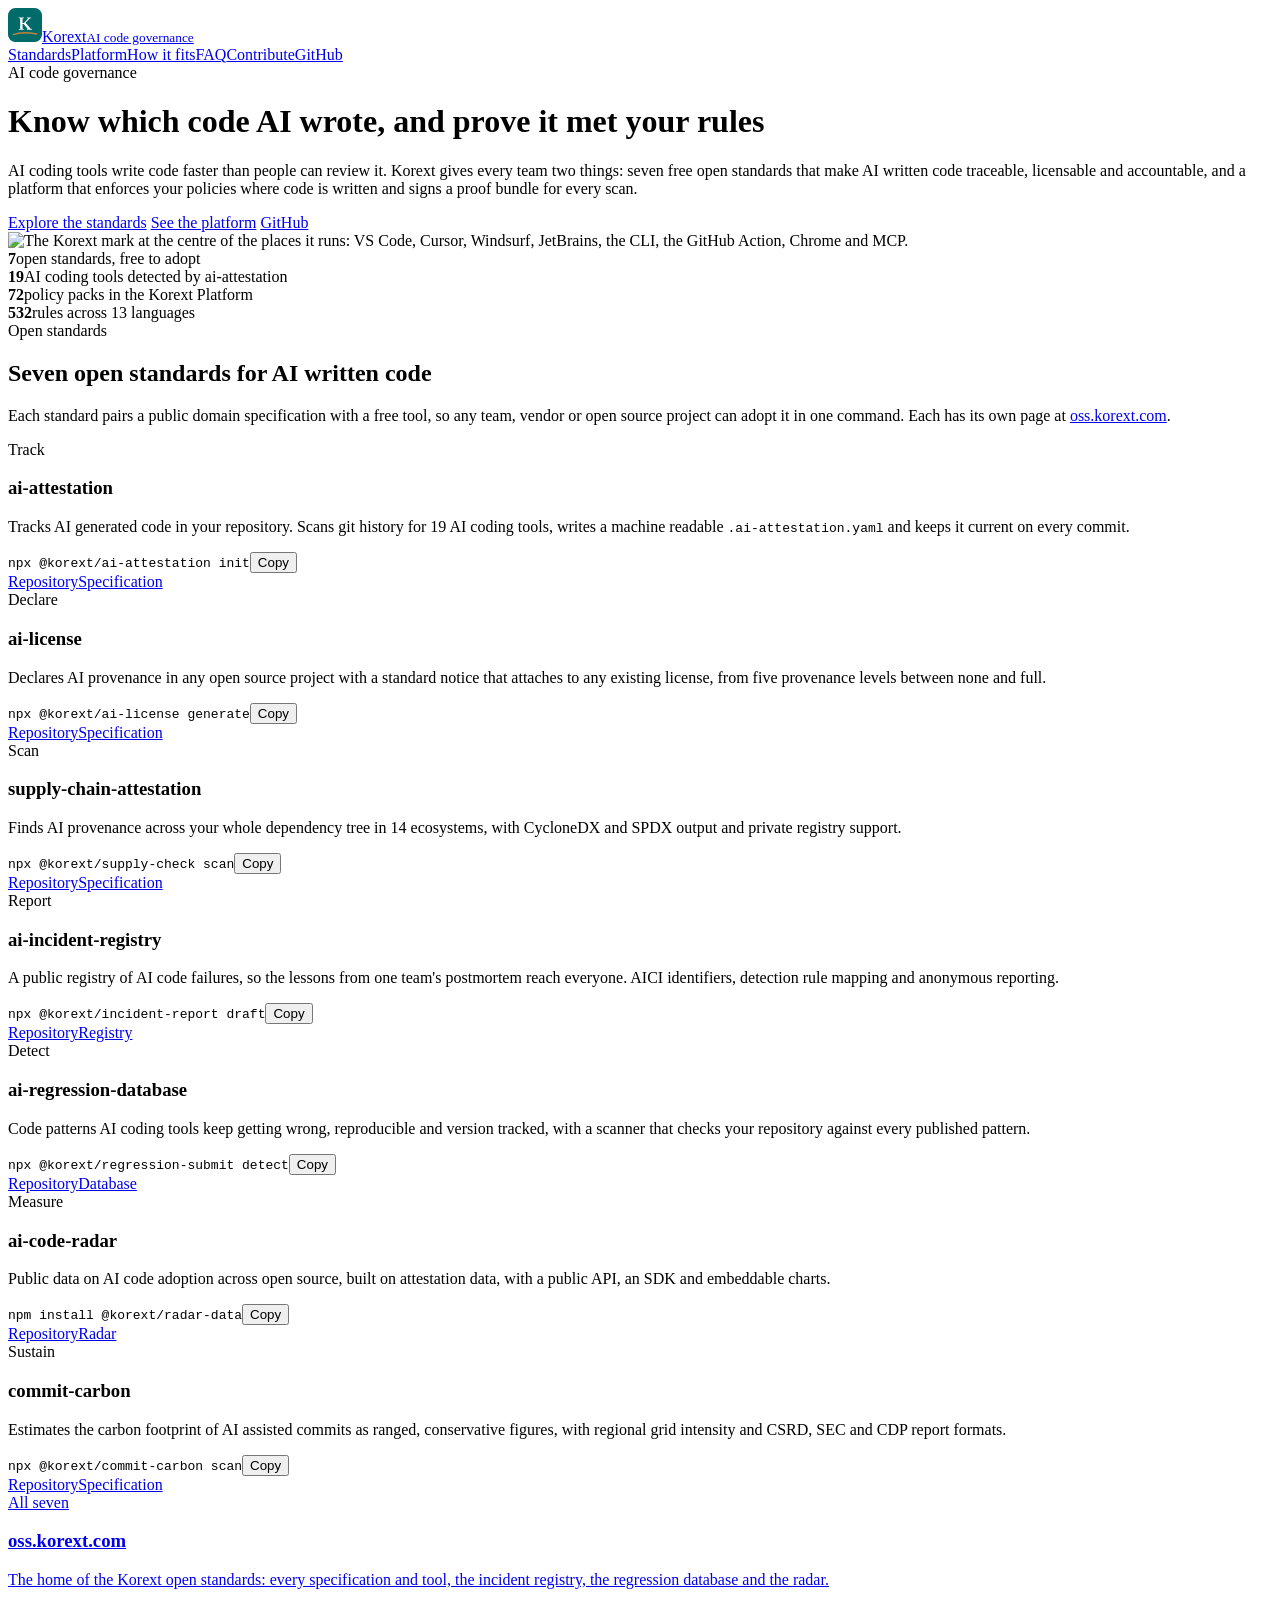
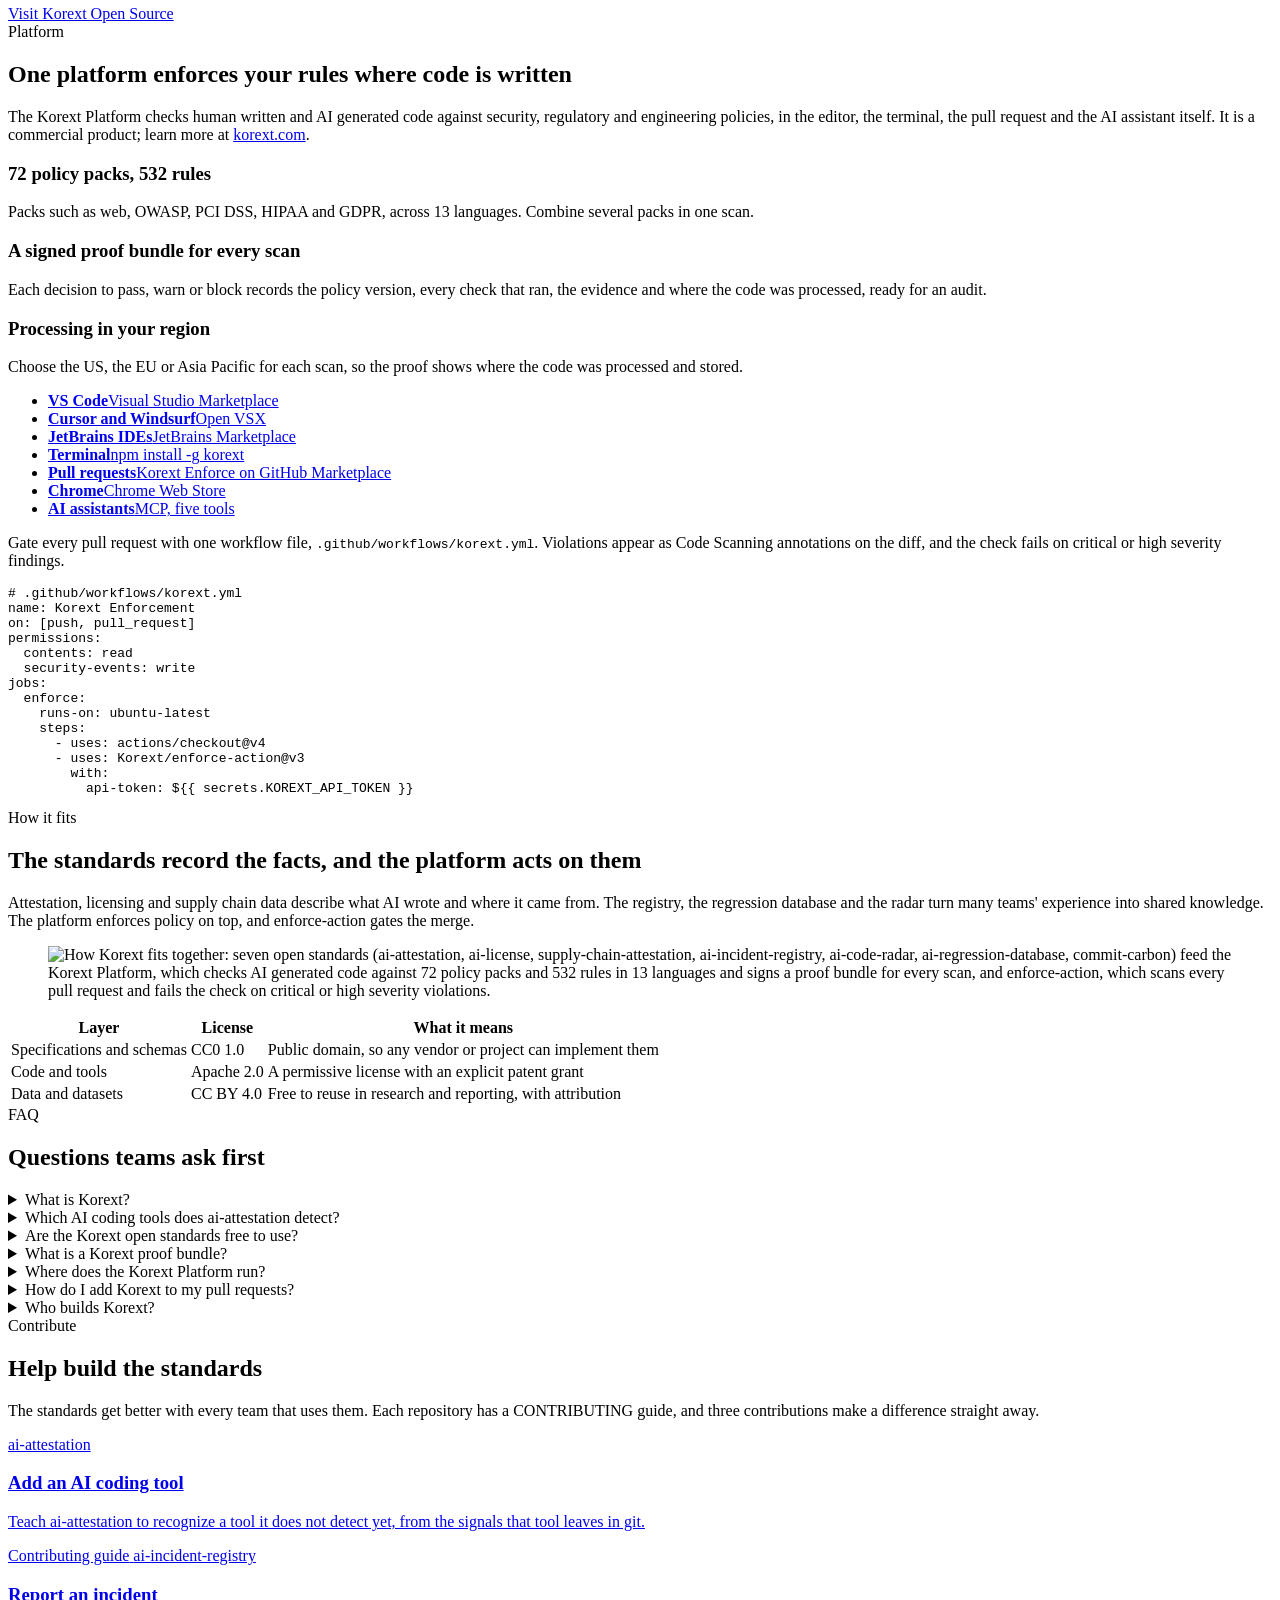
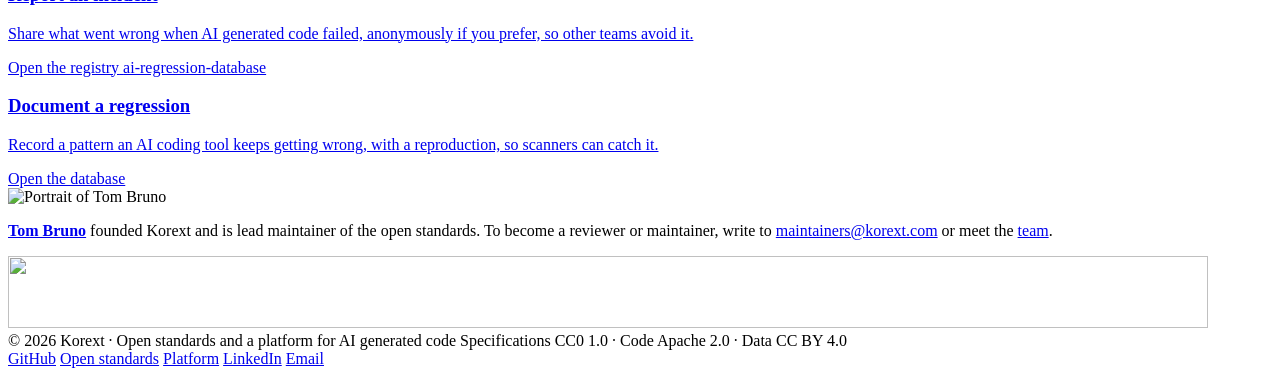
==== index.html @ 46a8dd97 "Launch korext.github.io: page, agent files, icons and sitemap" ====
<!DOCTYPE html>
<html lang="en">
<head>
<meta charset="utf-8">
<meta name="viewport" content="width=device-width, initial-scale=1">
<title>Korext | Open standards and a platform for AI generated code</title>
<meta name="description" content="Seven free open standards to track, license and audit AI generated code, and the Korext Platform, which enforces your policies with signed proof.">
<meta name="keywords" content="Korext, AI code governance, AI generated code, AI attestation, AI provenance, AI code provenance, AI license notice, software supply chain, SBOM, CycloneDX, SPDX, AI incident registry, AI coding regressions, AI code adoption, carbon footprint of AI code, CSRD, proof bundle, policy as code, code scanning, GitHub Action, MCP, VS Code extension, Cursor, Windsurf, JetBrains, Claude Code, GitHub Copilot, open standards, CC0, Apache 2.0, Tom Bruno">
<meta name="author" content="Korext">
<meta name="robots" content="index, follow, max-image-preview:large">
<link rel="canonical" href="https://korext.github.io/">
<link rel="icon" href="/favicon.svg" type="image/svg+xml">
<link rel="icon" href="/favicon-48.png" sizes="48x48" type="image/png">
<link rel="apple-touch-icon" href="/apple-touch-icon.png">
<link rel="manifest" href="/site.webmanifest">
<link rel="alternate" type="text/markdown" href="/llms.txt" title="Summary for AI agents">
<link rel="alternate" type="text/markdown" href="/llms-full.txt" title="Full text for AI agents">
<meta name="theme-color" content="#FFFFFF">

<meta property="og:type" content="website">
<meta property="og:site_name" content="Korext">
<meta property="og:locale" content="en_US">
<meta property="og:title" content="Korext | Open standards and a platform for AI generated code">
<meta property="og:description" content="Seven free open standards to track, license and audit AI generated code, and a platform that enforces your policies with signed proof.">
<meta property="og:url" content="https://korext.github.io/">
<meta property="og:image" content="https://korext.github.io/og.png">
<meta property="og:image:width" content="1200">
<meta property="og:image:height" content="630">
<meta property="og:image:alt" content="Korext: open standards and a platform for AI generated code. Know which code AI wrote, and prove it met your rules.">
<meta name="twitter:card" content="summary_large_image">
<meta name="twitter:title" content="Korext | Open standards and a platform for AI generated code">
<meta name="twitter:description" content="Seven free open standards to track, license and audit AI generated code, and a platform that enforces your policies with signed proof.">
<meta name="twitter:image" content="https://korext.github.io/og.png">
<meta name="twitter:image:alt" content="Korext: open standards and a platform for AI generated code. Know which code AI wrote, and prove it met your rules.">

<script type="application/ld+json">
{
  "@context": "https://schema.org",
  "@graph": [
    {
      "@type": "Organization",
      "@id": "https://korext.github.io/#organization",
      "name": "Korext",
      "url": "https://korext.com",
      "logo": "https://korext.github.io/icon-512.png",
      "description": "Korext builds open standards and a governance platform for AI generated code.",
      "email": "maintainers@korext.com",
      "foundingDate": "2024",
      "founder": {
        "@id": "https://tbrunoh.github.io/#person"
      },
      "sameAs": [
        "https://github.com/korext",
        "https://oss.korext.com",
        "https://www.linkedin.com/company/korext",
        "https://www.youtube.com/@Korext-ai"
      ]
    },
    {
      "@type": "Person",
      "@id": "https://tbrunoh.github.io/#person",
      "name": "Tom Bruno",
      "url": "https://tbrunoh.github.io/",
      "sameAs": [
        "https://github.com/tombruno-korext",
        "https://github.com/tbrunoh",
        "https://www.linkedin.com/in/tbrunoh"
      ]
    },
    {
      "@type": "WebSite",
      "@id": "https://korext.github.io/#website",
      "url": "https://korext.github.io/",
      "name": "Korext",
      "publisher": {
        "@id": "https://korext.github.io/#organization"
      },
      "inLanguage": "en-US"
    },
    {
      "@type": "WebPage",
      "@id": "https://korext.github.io/#webpage",
      "url": "https://korext.github.io/",
      "name": "Korext | Open standards and a platform for AI generated code",
      "description": "Seven free open standards to track, license and audit AI generated code, and the Korext Platform, which enforces your policies with signed proof.",
      "datePublished": "2026-11-25T20:30:00-08:00",
      "dateModified": "2026-11-25T20:30:00-08:00",
      "inLanguage": "en-US",
      "isPartOf": {
        "@id": "https://korext.github.io/#website"
      },
      "about": {
        "@id": "https://korext.github.io/#organization"
      },
      "primaryImageOfPage": "https://korext.github.io/og.png"
    },
    {
      "@type": "SoftwareApplication",
      "@id": "https://korext.github.io/#platform",
      "name": "Korext Platform",
      "applicationCategory": "DeveloperApplication",
      "description": "Enforces security, regulatory and engineering policies on human written and AI generated code with 72 policy packs and 532 rules across 13 languages, and signs a proof bundle for every scan. Runs in VS Code, Cursor, Windsurf, JetBrains IDEs, the terminal, GitHub pull requests, Chrome and MCP.",
      "url": "https://korext.com",
      "downloadUrl": "https://www.npmjs.com/package/korext",
      "publisher": {
        "@id": "https://korext.github.io/#organization"
      }
    },
    {
      "@type": "ItemList",
      "@id": "https://korext.github.io/#standards",
      "name": "Korext Open Standards",
      "numberOfItems": 7,
      "itemListElement": [
        { "@type": "ListItem", "position": 1, "item": { "@type": "SoftwareSourceCode", "name": "ai-attestation", "description": "Tracks AI generated code in a repository and detects 19 AI coding tools from git history.", "codeRepository": "https://github.com/korext/ai-attestation", "url": "https://oss.korext.com/ai-attestation", "programmingLanguage": "JavaScript", "runtimePlatform": "Node.js", "license": "https://www.apache.org/licenses/LICENSE-2.0", "publisher": { "@id": "https://korext.github.io/#organization" } } },
        { "@type": "ListItem", "position": 2, "item": { "@type": "SoftwareSourceCode", "name": "ai-license", "description": "Declares AI provenance in any open source project with a standard notice that attaches to any license.", "codeRepository": "https://github.com/korext/ai-license", "url": "https://oss.korext.com/ai-license", "programmingLanguage": "JavaScript", "runtimePlatform": "Node.js", "license": "https://www.apache.org/licenses/LICENSE-2.0", "publisher": { "@id": "https://korext.github.io/#organization" } } },
        { "@type": "ListItem", "position": 3, "item": { "@type": "SoftwareSourceCode", "name": "supply-chain-attestation", "description": "Finds AI provenance across a dependency tree in 14 ecosystems, with CycloneDX and SPDX output.", "codeRepository": "https://github.com/korext/supply-chain-attestation", "url": "https://oss.korext.com/supply-chain", "programmingLanguage": "JavaScript", "runtimePlatform": "Node.js", "license": "https://www.apache.org/licenses/LICENSE-2.0", "publisher": { "@id": "https://korext.github.io/#organization" } } },
        { "@type": "ListItem", "position": 4, "item": { "@type": "SoftwareSourceCode", "name": "ai-incident-registry", "description": "A public registry and open standard for AI code failures, with AICI identifiers and detection rule mapping.", "codeRepository": "https://github.com/korext/ai-incident-registry", "url": "https://oss.korext.com/incidents", "programmingLanguage": "JavaScript", "runtimePlatform": "Node.js", "license": "https://www.apache.org/licenses/LICENSE-2.0", "publisher": { "@id": "https://korext.github.io/#organization" } } },
        { "@type": "ListItem", "position": 5, "item": { "@type": "SoftwareSourceCode", "name": "ai-regression-database", "description": "A public corpus of code patterns AI coding tools consistently get wrong, with a scanner for your repository.", "codeRepository": "https://github.com/korext/ai-regression-database", "url": "https://oss.korext.com/regressions", "programmingLanguage": "JavaScript", "runtimePlatform": "Node.js", "license": "https://www.apache.org/licenses/LICENSE-2.0", "publisher": { "@id": "https://korext.github.io/#organization" } } },
        { "@type": "ListItem", "position": 6, "item": { "@type": "SoftwareSourceCode", "name": "ai-code-radar", "description": "Public data on AI code adoption across open source, with an API and embeddable charts.", "codeRepository": "https://github.com/korext/ai-code-radar", "url": "https://oss.korext.com/radar", "programmingLanguage": "JavaScript", "runtimePlatform": "Node.js", "license": "https://www.apache.org/licenses/LICENSE-2.0", "publisher": { "@id": "https://korext.github.io/#organization" } } },
        { "@type": "ListItem", "position": 7, "item": { "@type": "SoftwareSourceCode", "name": "commit-carbon", "description": "Estimates the carbon footprint of AI assisted commits, with CSRD, SEC and CDP report formats.", "codeRepository": "https://github.com/korext/commit-carbon", "url": "https://oss.korext.com/commit-carbon", "programmingLanguage": "JavaScript", "runtimePlatform": "Node.js", "license": "https://www.apache.org/licenses/LICENSE-2.0", "publisher": { "@id": "https://korext.github.io/#organization" } } }
      ]
    },
    {
      "@type": "FAQPage",
      "@id": "https://korext.github.io/#faq",
      "mainEntity": [
        { "@type": "Question", "name": "What is Korext?", "acceptedAnswer": { "@type": "Answer", "text": "Korext makes AI generated code accountable. It publishes seven open standards that make AI written software traceable, licensable and accountable, and runs the Korext Platform, which enforces your policies where code is written and signs a proof bundle for every scan." } },
        { "@type": "Question", "name": "Which AI coding tools does ai-attestation detect?", "acceptedAnswer": { "@type": "Answer", "text": "Nineteen: GitHub Copilot, Cursor, Claude Code, Windsurf, Codeium, Aider, Devin, OpenHands, Amazon Q Developer, OpenAI Codex CLI, Gemini Code Assist, JetBrains AI, Sourcegraph Cody, Tabnine, Replit AI, Cline, Continue, GPT Engineer and Bolt. It reads publicly observable signals such as co-author trailers, commit messages, file headers and git config." } },
        { "@type": "Question", "name": "Are the Korext open standards free to use?", "acceptedAnswer": { "@type": "Answer", "text": "Yes. Specifications and schemas are CC0 1.0 (public domain), code and tools are Apache 2.0, and data is CC BY 4.0. The Korext Platform is a separate commercial product." } },
        { "@type": "Question", "name": "What is a Korext proof bundle?", "acceptedAnswer": { "@type": "Answer", "text": "A signed record of one governance decision: whether the change passed, warned or was blocked, which policy version was active, every check that ran, the evidence, and where the code was processed. It can be exported for audits and incident reviews." } },
        { "@type": "Question", "name": "Where does the Korext Platform run?", "acceptedAnswer": { "@type": "Answer", "text": "In VS Code, in Cursor and Windsurf through Open VSX, in JetBrains IDEs, in the terminal through the korext CLI on npm, in GitHub pull requests through the Korext Enforce action, in Chrome, and in AI assistants through MCP. Processing can run in the US, the EU or Asia Pacific." } },
        { "@type": "Question", "name": "How do I add Korext to my pull requests?", "acceptedAnswer": { "@type": "Answer", "text": "Add a workflow that uses Korext/enforce-action@v3. It installs the Korext CLI, scans the code with the policy packs you choose, uploads the results to GitHub Code Scanning so violations appear on the pull request, and fails the check on critical or high severity findings." } },
        { "@type": "Question", "name": "Who builds Korext?", "acceptedAnswer": { "@type": "Answer", "text": "Korext was founded by Tom Bruno, who leads the open standards as lead maintainer. Contributors are welcome on every standard; write to maintainers@korext.com." } }
      ]
    }
  ]
}
</script>

<link rel="preload" href="/assets/fonts/newsreader-latin-wght-normal.woff2" as="font" type="font/woff2" crossorigin>
<link rel="preload" href="/assets/fonts/inter-latin-wght-normal.woff2" as="font" type="font/woff2" crossorigin>
<link rel="stylesheet" href="/assets/korext.css?v=20261125a">
</head>
<body>
<header class="topbar">
  <div class="wrap">
    <nav aria-label="Primary">
    <a class="mark" href="#top"><img src="/favicon.svg" alt="" width="34" height="34"><span>Korext<small>AI code governance</small></span></a>
    <div class="links"><a href="#standards">Standards</a><a href="#platform">Platform</a><a href="#how">How it fits</a><a href="#faq">FAQ</a><a href="#contribute">Contribute</a><a href="https://github.com/korext">GitHub</a></div>
  </nav>
  </div>
</header>
<main class="wrap">

  <header class="hero" id="top">
    <div>
      <div class="eyebrow rise">AI code governance</div>
      <h1 class="statement rise d1">Know which code AI wrote, and prove it met your rules</h1>
      <p class="lede rise d2">AI coding tools write code faster than people can review it. Korext gives every team two things: seven free open standards that make AI written code traceable, licensable and accountable, and a platform that enforces your policies where code is written and signs a proof bundle for every scan.</p>
      <div class="cta rise d2">
        <a class="btn primary" href="#standards">Explore the standards</a>
        <a class="btn" href="#platform">See the platform</a>
        <a class="btn" href="https://github.com/korext">GitHub</a>
      </div>
    </div>
    <div class="hero-art rise d1">
      <picture><source media="(max-width: 640px)" srcset="/assets/hero-mobile.svg" width="440" height="430"><img src="/assets/hero.svg" width="560" height="500" alt="The Korext mark at the centre of the places it runs: VS Code, Cursor, Windsurf, JetBrains, the CLI, the GitHub Action, Chrome and MCP." fetchpriority="high" decoding="async"></picture>
    </div>
  </header>

  <div class="stats four rise d3" role="list" aria-label="Korext at a glance">
    <div class="stat" role="listitem"><b>7</b><span>open standards, free to adopt</span></div>
    <div class="stat" role="listitem"><b>19</b><span>AI coding tools detected by <span class="nw">ai-attestation</span></span></div>
    <div class="stat" role="listitem"><b>72</b><span>policy packs in the Korext Platform</span></div>
    <div class="stat" role="listitem"><b>532</b><span>rules across 13 languages</span></div>
  </div>

  <section id="standards" aria-labelledby="standards-h">
    <div class="eyebrow">Open standards</div>
    <h2 id="standards-h">Seven open standards for AI written code</h2>
    <p class="intro">Each standard pairs a public domain specification with a free tool, so any team, vendor or open source project can adopt it in one command. Each has its own page at <a href="https://oss.korext.com">oss.korext.com</a>.</p>
    <div class="std">
      <div class="card">
        <span class="tag t-tide">Track</span>
        <h3>ai-attestation</h3>
        <p>Tracks AI generated code in your repository. Scans git history for 19 AI coding tools, writes a machine readable <code class="inline">.ai-attestation.yaml</code> and keeps it current on every commit.</p>
        <div class="cmd"><code>npx @korext/ai-attestation init</code><button type="button" aria-label="Copy the ai-attestation command">Copy</button></div>
        <div class="more"><a href="https://github.com/korext/ai-attestation">Repository</a><a href="https://oss.korext.com/ai-attestation">Specification</a></div>
      </div>
      <div class="card">
        <span class="tag t-canopy">Declare</span>
        <h3>ai-license</h3>
        <p>Declares AI provenance in any open source project with a standard notice that attaches to any existing license, from five provenance levels between none and full.</p>
        <div class="cmd"><code>npx @korext/ai-license generate</code><button type="button" aria-label="Copy the ai-license command">Copy</button></div>
        <div class="more"><a href="https://github.com/korext/ai-license">Repository</a><a href="https://oss.korext.com/ai-license">Specification</a></div>
      </div>
      <div class="card">
        <span class="tag t-gold">Scan</span>
        <h3>supply-chain-attestation</h3>
        <p>Finds AI provenance across your whole dependency tree in 14 ecosystems, with CycloneDX and SPDX output and private registry support.</p>
        <div class="cmd"><code>npx @korext/supply-check scan</code><button type="button" aria-label="Copy the supply-check command">Copy</button></div>
        <div class="more"><a href="https://github.com/korext/supply-chain-attestation">Repository</a><a href="https://oss.korext.com/supply-chain">Specification</a></div>
      </div>
      <div class="card">
        <span class="tag t-tide">Report</span>
        <h3>ai-incident-registry</h3>
        <p>A public registry of AI code failures, so the lessons from one team's postmortem reach everyone. AICI identifiers, detection rule mapping and anonymous reporting.</p>
        <div class="cmd"><code>npx @korext/incident-report draft</code><button type="button" aria-label="Copy the incident-report command">Copy</button></div>
        <div class="more"><a href="https://github.com/korext/ai-incident-registry">Repository</a><a href="https://oss.korext.com/incidents">Registry</a></div>
      </div>
      <div class="card">
        <span class="tag t-canopy">Detect</span>
        <h3>ai-regression-database</h3>
        <p>Code patterns AI coding tools keep getting wrong, reproducible and version tracked, with a scanner that checks your repository against every published pattern.</p>
        <div class="cmd"><code>npx @korext/regression-submit detect</code><button type="button" aria-label="Copy the regression-submit command">Copy</button></div>
        <div class="more"><a href="https://github.com/korext/ai-regression-database">Repository</a><a href="https://oss.korext.com/regressions">Database</a></div>
      </div>
      <div class="card">
        <span class="tag t-gold">Measure</span>
        <h3>ai-code-radar</h3>
        <p>Public data on AI code adoption across open source, built on attestation data, with a public API, an SDK and embeddable charts.</p>
        <div class="cmd"><code>npm install @korext/radar-data</code><button type="button" aria-label="Copy the radar-data command">Copy</button></div>
        <div class="more"><a href="https://github.com/korext/ai-code-radar">Repository</a><a href="https://oss.korext.com/radar">Radar</a></div>
      </div>
      <div class="card">
        <span class="tag t-tide">Sustain</span>
        <h3>commit-carbon</h3>
        <p>Estimates the carbon footprint of AI assisted commits as ranged, conservative figures, with regional grid intensity and CSRD, SEC and CDP report formats.</p>
        <div class="cmd"><code>npx @korext/commit-carbon scan</code><button type="button" aria-label="Copy the commit-carbon command">Copy</button></div>
        <div class="more"><a href="https://github.com/korext/commit-carbon">Repository</a><a href="https://oss.korext.com/commit-carbon">Specification</a></div>
      </div>
      <a class="card home" href="https://oss.korext.com">
        <span class="tag t-tide">All seven</span>
        <h3>oss.korext.com</h3>
        <p>The home of the Korext open standards: every specification and tool, the incident registry, the regression database and the radar.</p>
        <span class="go t-tide">Visit Korext Open Source</span>
      </a>
    </div>
  </section>

  <section id="platform" class="warm" aria-labelledby="platform-h">
    <div class="eyebrow">Platform</div>
    <h2 id="platform-h">One platform enforces your rules where code is written</h2>
    <p class="intro">The Korext Platform checks human written and AI generated code against security, regulatory and engineering policies, in the editor, the terminal, the pull request and the AI assistant itself. It is a commercial product; learn more at <a href="https://korext.com">korext.com</a>.</p>
    <div class="points">
      <div><h3 class="minor">72 policy packs, 532 rules</h3><p>Packs such as web, OWASP, PCI DSS, HIPAA and GDPR, across 13 languages. Combine several packs in one scan.</p></div>
      <div><h3 class="minor">A signed proof bundle for every scan</h3><p>Each decision to pass, warn or block records the policy version, every check that ran, the evidence and where the code was processed, ready for an audit.</p></div>
      <div><h3 class="minor">Processing in your region</h3><p>Choose the US, the EU or Asia Pacific for each scan, so the proof shows where the code was processed and stored.</p></div>
    </div>
    <ul class="surfaces" aria-label="Where the Korext Platform runs">
      <li><a href="https://marketplace.visualstudio.com/items?itemName=Korext.korext"><b>VS Code</b><span>Visual Studio Marketplace</span></a></li>
      <li><a href="https://open-vsx.org/extension/Korext/korext"><b>Cursor and Windsurf</b><span>Open VSX</span></a></li>
      <li><a href="https://plugins.jetbrains.com/plugin/30716-korext"><b>JetBrains IDEs</b><span>JetBrains Marketplace</span></a></li>
      <li><a href="https://www.npmjs.com/package/korext"><b>Terminal</b><span>npm install -g korext</span></a></li>
      <li><a href="https://github.com/marketplace/actions/korext-enforce"><b>Pull requests</b><span>Korext Enforce on GitHub Marketplace</span></a></li>
      <li><a href="https://chromewebstore.google.com/detail/korext-ai-code-governance/binigmpigofmlbcpacfknghdilflhccl"><b>Chrome</b><span>Chrome Web Store</span></a></li>
      <li><a href="https://korext.com/mcp"><b>AI assistants</b><span>MCP, five tools</span></a></li>
    </ul>
    <p class="note">Gate every pull request with one workflow file, <code class="inline">.github/workflows/korext.yml</code>. Violations appear as Code Scanning annotations on the diff, and the check fails on critical or high severity findings.</p>
<pre aria-label="Example GitHub workflow for Korext Enforce"><span class="c"># .github/workflows/korext.yml</span>
name: Korext Enforcement
on: [push, pull_request]
permissions:
  contents: read
  security-events: write
jobs:
  enforce:
    runs-on: ubuntu-latest
    steps:
      - uses: actions/checkout@v4
      - uses: Korext/enforce-action@v3
        with:
          api-token: ${{ secrets.KOREXT_API_TOKEN }}</pre>
  </section>

  <section id="how" aria-labelledby="how-h">
    <div class="eyebrow">How it fits</div>
    <h2 id="how-h">The standards record the facts, and the platform acts on them</h2>
    <p class="intro">Attestation, licensing and supply chain data describe what AI wrote and where it came from. The registry, the regression database and the radar turn many teams' experience into shared knowledge. The platform enforces policy on top, and enforce-action gates the merge.</p>
    <figure><picture><source media="(max-width: 640px)" srcset="/assets/stack-mobile.svg" width="600" height="842"><img src="/assets/stack.svg" width="1000" height="490" loading="lazy" alt="How Korext fits together: seven open standards (ai-attestation, ai-license, supply-chain-attestation, ai-incident-registry, ai-code-radar, ai-regression-database, commit-carbon) feed the Korext Platform, which checks AI generated code against 72 policy packs and 532 rules in 13 languages and signs a proof bundle for every scan, and enforce-action, which scans every pull request and fails the check on critical or high severity violations."></picture></figure>
    <div class="table lic">
      <table>
        <thead><tr><th>Layer</th><th>License</th><th>What it means</th></tr></thead>
        <tbody>
          <tr><td>Specifications and schemas</td><td>CC0 1.0</td><td>Public domain, so any vendor or project can implement them</td></tr>
          <tr><td>Code and tools</td><td>Apache 2.0</td><td>A permissive license with an explicit patent grant</td></tr>
          <tr><td>Data and datasets</td><td>CC BY 4.0</td><td>Free to reuse in research and reporting, with attribution</td></tr>
        </tbody>
      </table>
    </div>
  </section>

  <section id="faq" aria-labelledby="faq-h">
    <div class="eyebrow">FAQ</div>
    <h2 id="faq-h">Questions teams ask first</h2>
    <div class="faq">
      <details><summary>What is Korext?</summary><p>Korext makes AI generated code accountable. It publishes seven open standards that make AI written software traceable, licensable and accountable, and runs the Korext Platform, which enforces your policies where code is written and signs a proof bundle for every scan.</p></details>
      <details><summary>Which AI coding tools does ai-attestation detect?</summary><p>Nineteen: GitHub Copilot, Cursor, Claude Code, Windsurf, Codeium, Aider, Devin, OpenHands, Amazon Q Developer, OpenAI Codex CLI, Gemini Code Assist, JetBrains AI, Sourcegraph Cody, Tabnine, Replit AI, Cline, Continue, GPT Engineer and Bolt. It reads publicly observable signals such as co-author trailers, commit messages, file headers and git config. <a href="https://github.com/korext/ai-attestation/blob/main/CONTRIBUTING.md">Add a tool</a>.</p></details>
      <details><summary>Are the Korext open standards free to use?</summary><p>Yes. Specifications and schemas are CC0 1.0 (public domain), code and tools are Apache 2.0, and data is CC BY 4.0. The Korext Platform is a separate commercial product.</p></details>
      <details><summary>What is a Korext proof bundle?</summary><p>A signed record of one governance decision: whether the change passed, warned or was blocked, which policy version was active, every check that ran, the evidence, and where the code was processed. It can be exported for audits and incident reviews.</p></details>
      <details><summary>Where does the Korext Platform run?</summary><p>In VS Code, in Cursor and Windsurf through Open VSX, in JetBrains IDEs, in the terminal through the <a href="https://www.npmjs.com/package/korext">korext CLI</a> on npm, in GitHub pull requests through the <a href="https://github.com/marketplace/actions/korext-enforce">Korext Enforce</a> action, in Chrome, and in AI assistants through <a href="https://korext.com/mcp">MCP</a>. Processing can run in the US, the EU or Asia Pacific.</p></details>
      <details><summary>How do I add Korext to my pull requests?</summary><p>Add a workflow that uses <code class="inline">Korext/enforce-action@v3</code>. It installs the Korext CLI, scans the code with the policy packs you choose, uploads the results to GitHub Code Scanning so violations appear on the pull request, and fails the check on critical or high severity findings. See <a href="https://github.com/korext/enforce-action">enforce-action</a>.</p></details>
      <details><summary>Who builds Korext?</summary><p>Korext was founded by <a href="https://tbrunoh.github.io/">Tom Bruno</a>, who leads the open standards as lead maintainer. Contributors are welcome on every standard; write to <a href="mailto:maintainers@korext.com">maintainers@korext.com</a>.</p></details>
    </div>
  </section>

  <section id="contribute" aria-labelledby="contribute-h">
    <div class="eyebrow">Contribute</div>
    <h2 id="contribute-h">Help build the standards</h2>
    <p class="intro">The standards get better with every team that uses them. Each repository has a CONTRIBUTING guide, and three contributions make a difference straight away.</p>
    <div class="grid">
      <a class="card" href="https://github.com/korext/ai-attestation/blob/main/CONTRIBUTING.md">
        <span class="tag t-tide">ai-attestation</span>
        <h3>Add an AI coding tool</h3>
        <p>Teach ai-attestation to recognize a tool it does not detect yet, from the signals that tool leaves in git.</p>
        <span class="go t-tide">Contributing guide</span>
      </a>
      <a class="card" href="https://oss.korext.com/incidents">
        <span class="tag t-canopy">ai-incident-registry</span>
        <h3>Report an incident</h3>
        <p>Share what went wrong when AI generated code failed, anonymously if you prefer, so other teams avoid it.</p>
        <span class="go t-canopy">Open the registry</span>
      </a>
      <a class="card" href="https://oss.korext.com/regressions">
        <span class="tag t-gold">ai-regression-database</span>
        <h3>Document a regression</h3>
        <p>Record a pattern an AI coding tool keeps getting wrong, with a reproduction, so scanners can catch it.</p>
        <span class="go t-gold">Open the database</span>
      </a>
    </div>
    <div class="founder">
      <img src="/assets/tom-bruno-128.jpg" alt="Portrait of Tom Bruno" width="56" height="56" loading="lazy">
      <p><b><a href="https://tbrunoh.github.io/">Tom Bruno</a></b> founded Korext and is lead maintainer of the open standards. To become a reviewer or maintainer, write to <a href="mailto:maintainers@korext.com">maintainers@korext.com</a> or meet the <a href="https://oss.korext.com/team">team</a>.</p>
    </div>
  </section>

</main>
<footer id="connect" class="wrap">
  <img class="contours" src="/assets/contours.svg" alt="" width="1200" height="72" loading="lazy">
  <div class="row">
    <div class="who">
      <span>© 2026 Korext · Open standards and a platform for AI generated code</span>
      <span class="aka">Specifications CC0 1.0 · Code Apache 2.0 · Data CC BY 4.0</span>
    </div>
    <div class="links">
      <a href="https://github.com/korext">GitHub</a>
      <a href="https://oss.korext.com">Open standards</a>
      <a href="https://korext.com">Platform</a>
      <a href="https://www.linkedin.com/company/korext">LinkedIn</a>
      <a href="mailto:maintainers@korext.com">Email</a>
    </div>
  </div>
</footer>
<script>
  (function () {
    var bar = document.querySelector('.topbar');
    if (bar) { var on = function () { bar.classList.toggle('scrolled', window.scrollY > 8); }; on(); window.addEventListener('scroll', on, { passive: true }); }
    document.querySelectorAll('.cmd button').forEach(function (b) {
      b.addEventListener('click', function () {
        var t = b.previousElementSibling.textContent;
        var done = function () { b.textContent = 'Copied'; setTimeout(function () { b.textContent = 'Copy'; }, 1600); };
        if (navigator.clipboard) { navigator.clipboard.writeText(t).then(done, function () {}); }
      });
    });
  })();
</script>
</body>
</html>
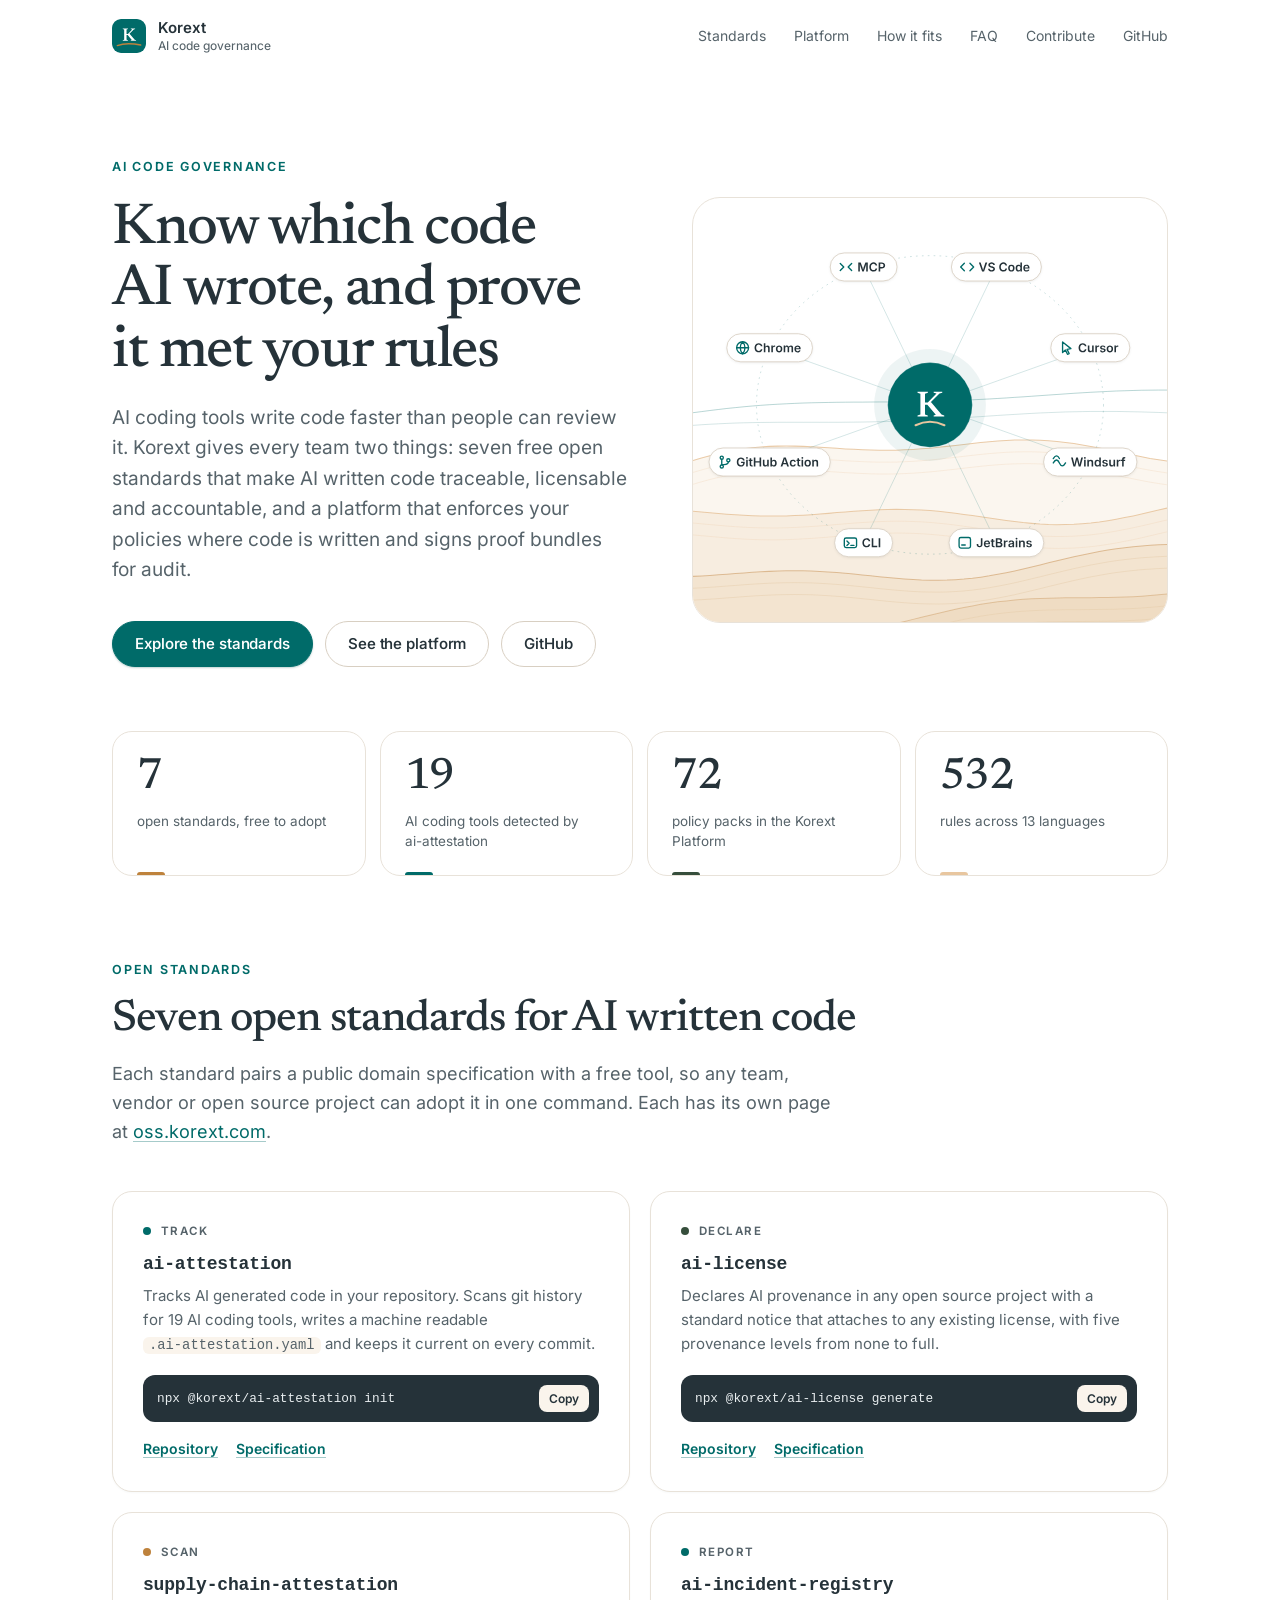
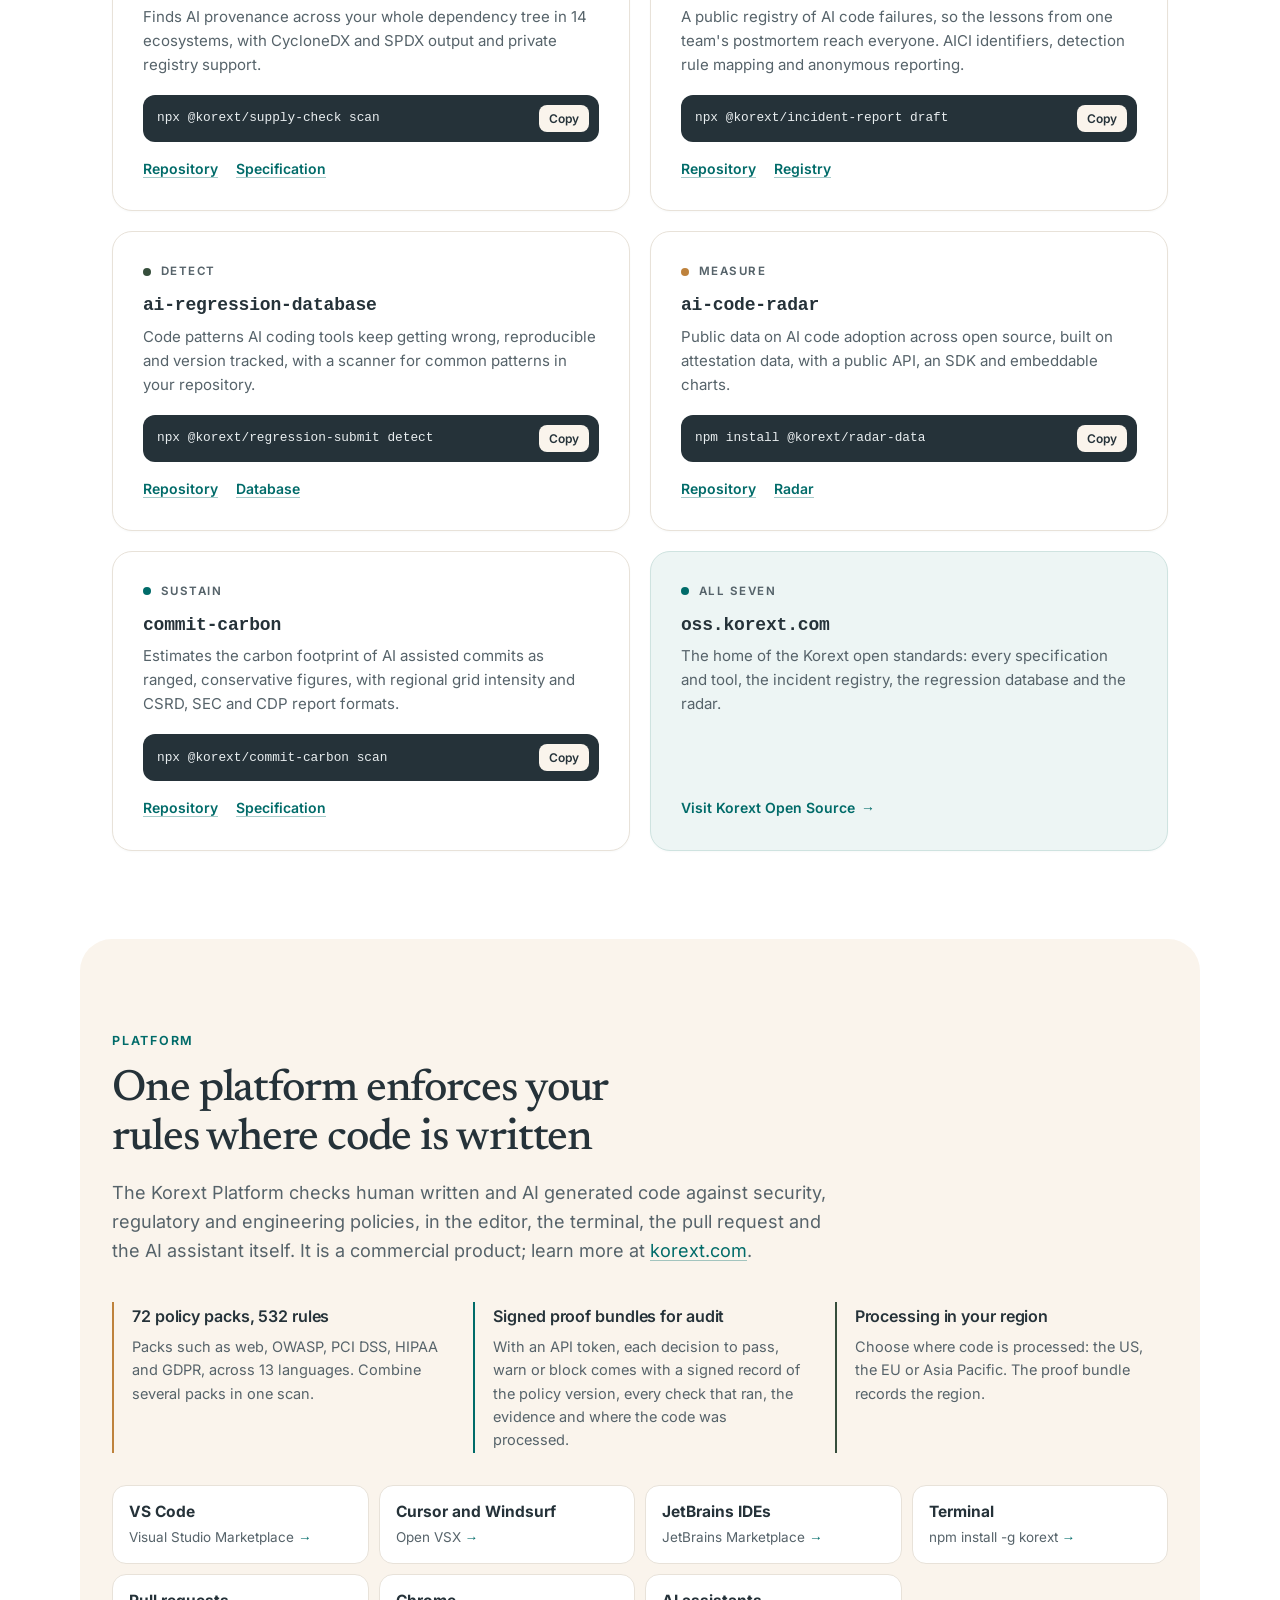
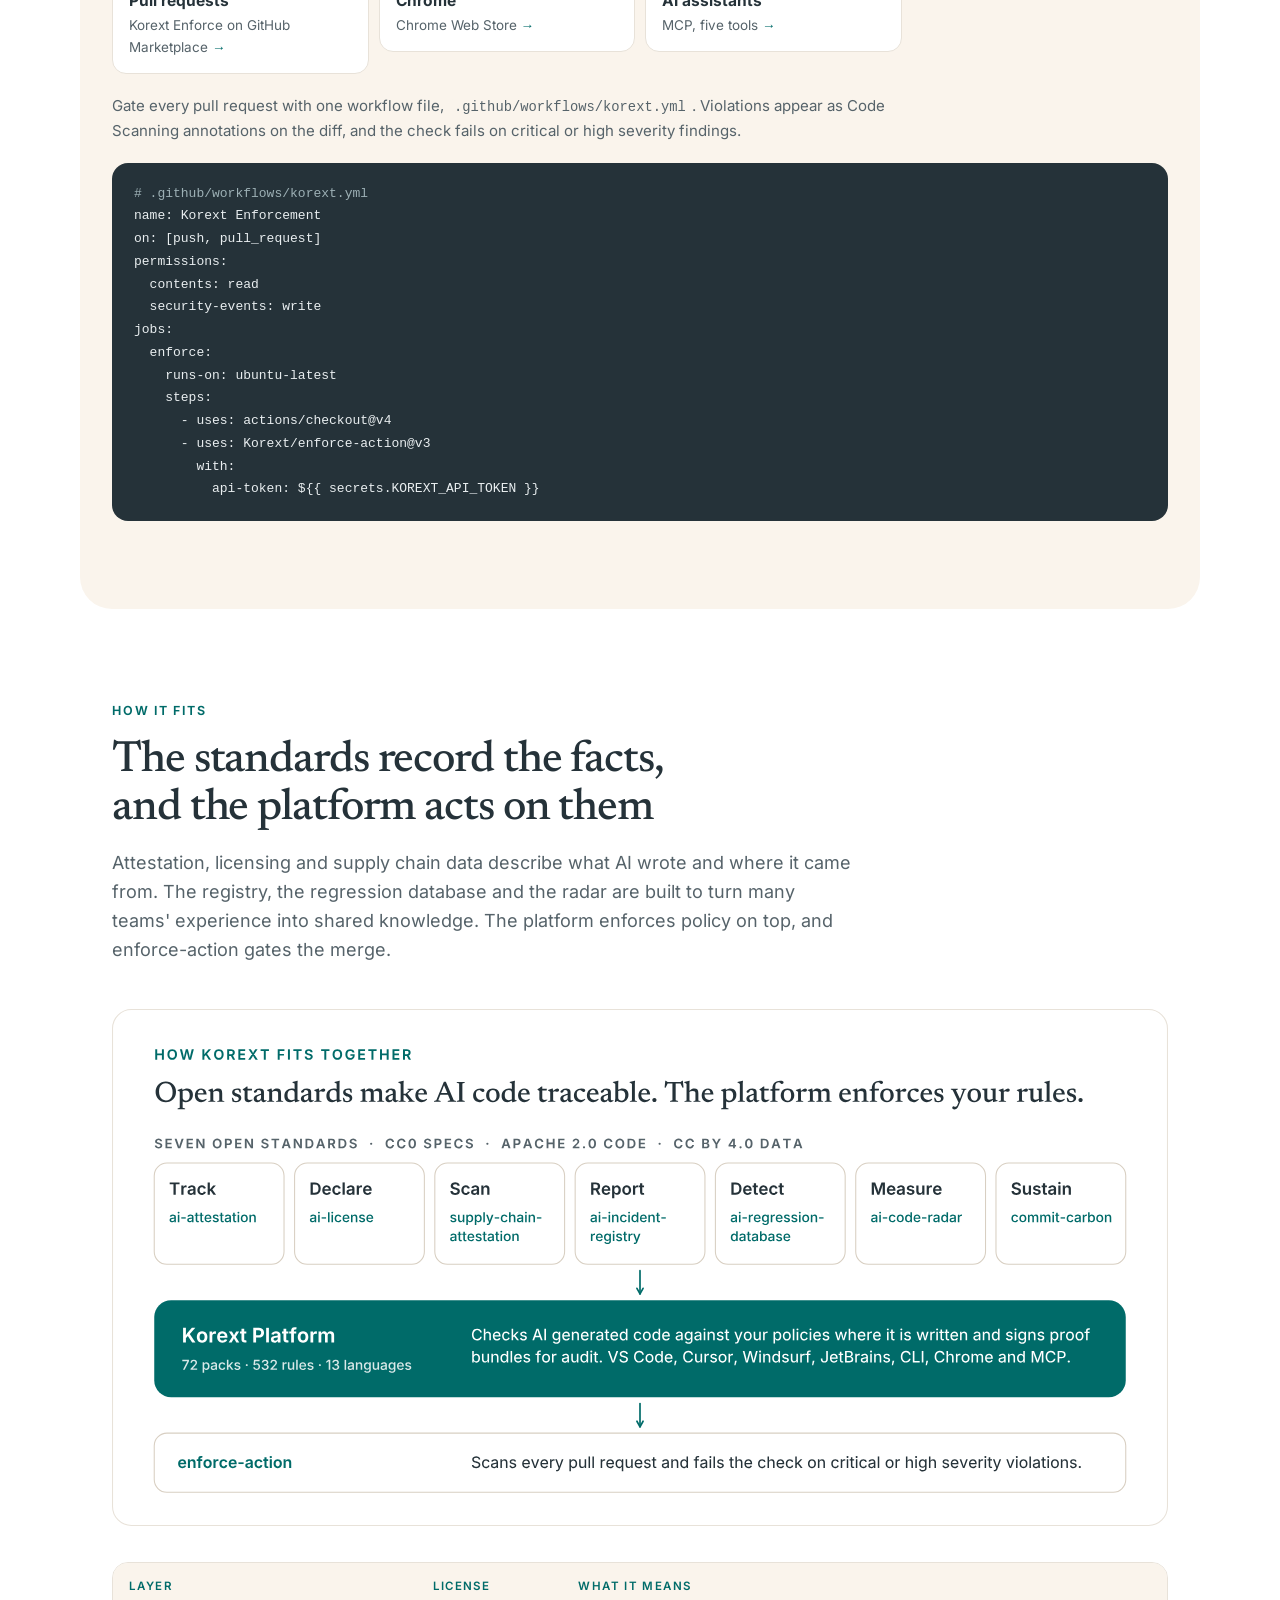
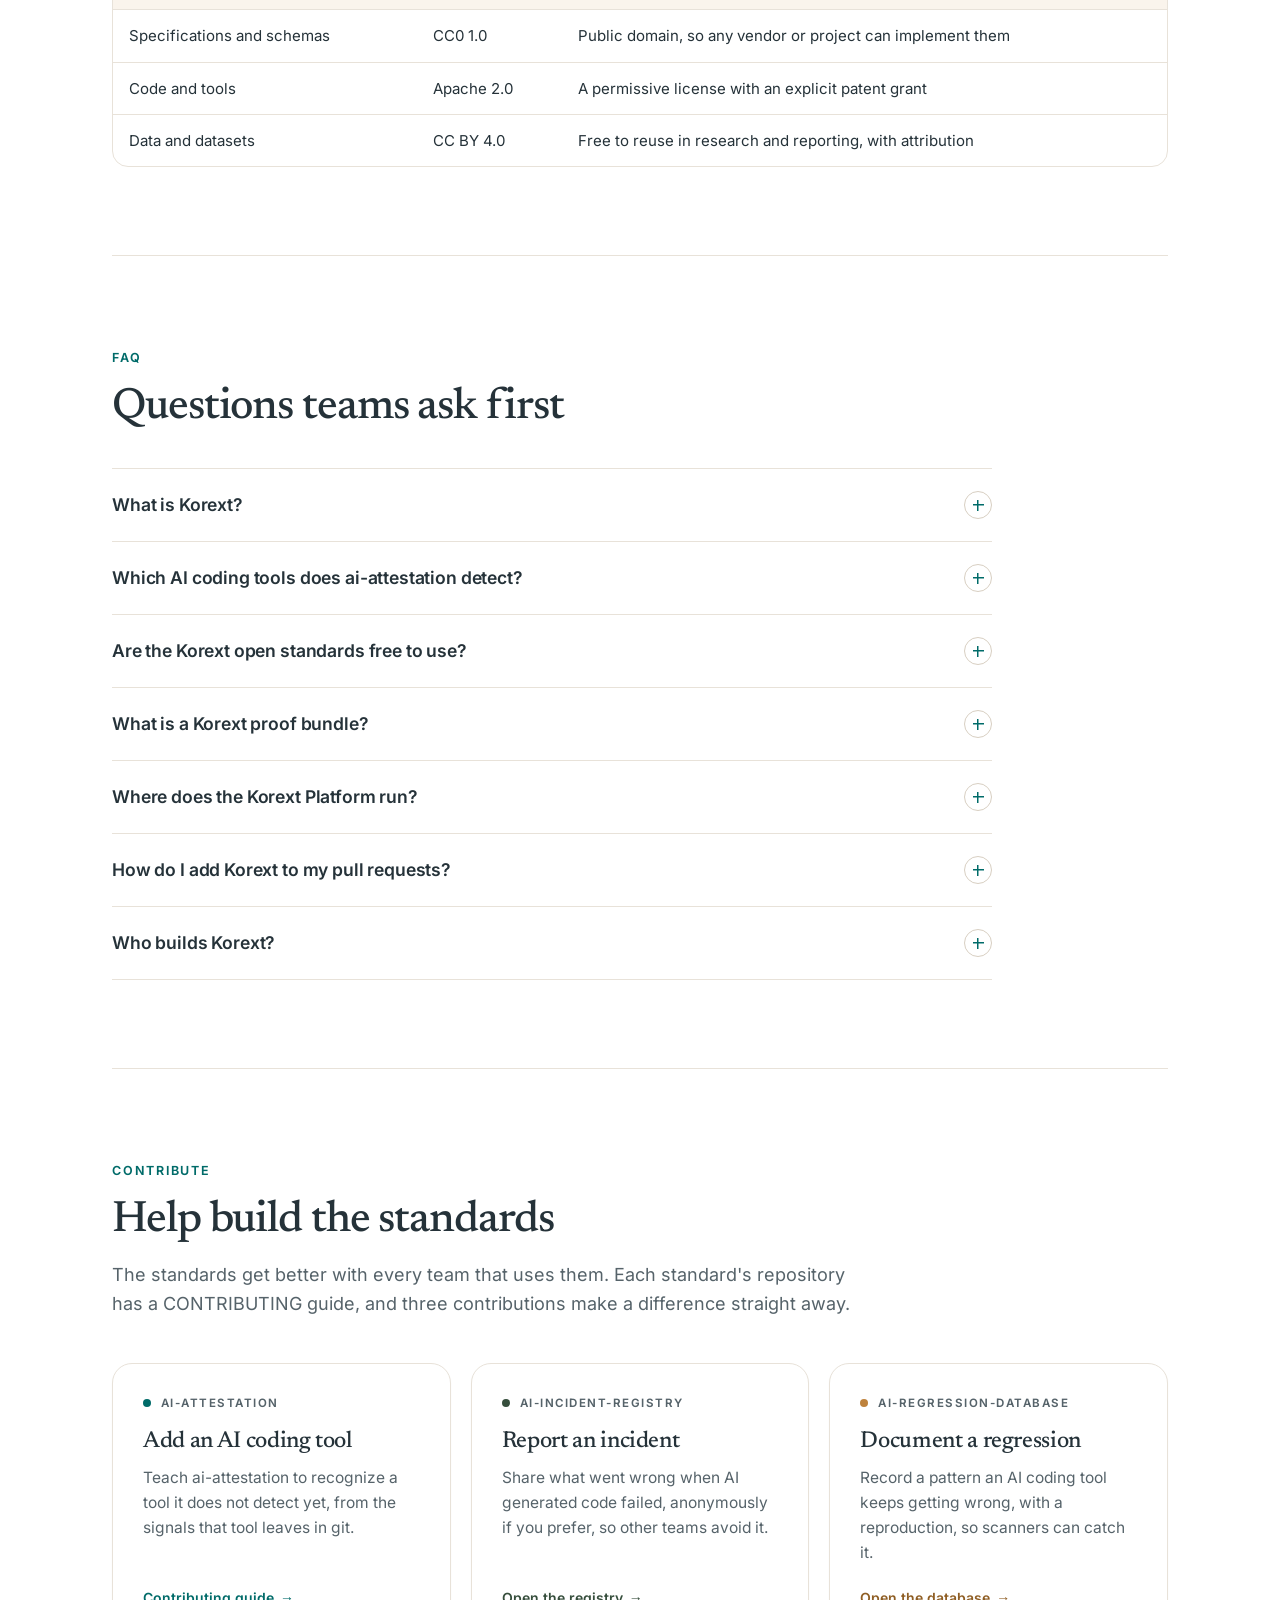
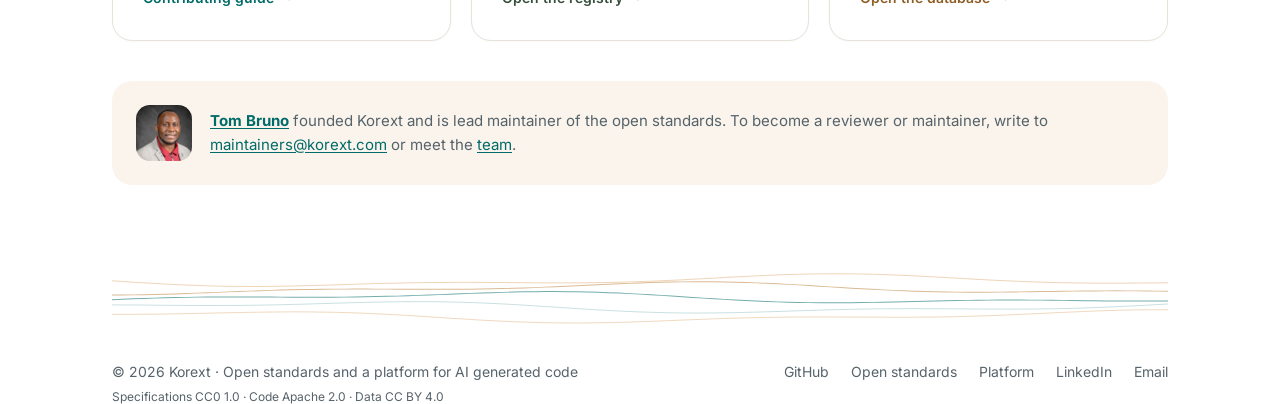
==== commit 1f7b9716: "Copy matches what the tools do today: signed proof bundles need a token, scanner and registry wordin" ====
--- a/index.html
+++ b/index.html
@@ -99,7 +99,7 @@
       "@id": "https://korext.github.io/#platform",
       "name": "Korext Platform",
       "applicationCategory": "DeveloperApplication",
-      "description": "Enforces security, regulatory and engineering policies on human written and AI generated code with 72 policy packs and 532 rules across 13 languages, and signs a proof bundle for every scan. Runs in VS Code, Cursor, Windsurf, JetBrains IDEs, the terminal, GitHub pull requests, Chrome and MCP.",
+      "description": "Enforces security, regulatory and engineering policies on human written and AI generated code with 72 policy packs and 532 rules across 13 languages, and signs proof bundles for audit. Runs in VS Code, Cursor, Windsurf, JetBrains IDEs, the terminal, GitHub pull requests, Chrome and MCP.",
       "url": "https://korext.com",
       "downloadUrl": "https://www.npmjs.com/package/korext",
       "publisher": {
@@ -125,13 +125,13 @@
       "@type": "FAQPage",
       "@id": "https://korext.github.io/#faq",
       "mainEntity": [
-        { "@type": "Question", "name": "What is Korext?", "acceptedAnswer": { "@type": "Answer", "text": "Korext makes AI generated code accountable. It publishes seven open standards that make AI written software traceable, licensable and accountable, and runs the Korext Platform, which enforces your policies where code is written and signs a proof bundle for every scan." } },
-        { "@type": "Question", "name": "Which AI coding tools does ai-attestation detect?", "acceptedAnswer": { "@type": "Answer", "text": "Nineteen: GitHub Copilot, Cursor, Claude Code, Windsurf, Codeium, Aider, Devin, OpenHands, Amazon Q Developer, OpenAI Codex CLI, Gemini Code Assist, JetBrains AI, Sourcegraph Cody, Tabnine, Replit AI, Cline, Continue, GPT Engineer and Bolt. It reads publicly observable signals such as co-author trailers, commit messages, file headers and git config." } },
+        { "@type": "Question", "name": "What is Korext?", "acceptedAnswer": { "@type": "Answer", "text": "Korext makes AI generated code accountable. It publishes seven open standards that make AI written software traceable, licensable and accountable, and runs the Korext Platform, which enforces your policies where code is written and signs proof bundles for audit." } },
+        { "@type": "Question", "name": "Which AI coding tools does ai-attestation detect?", "acceptedAnswer": { "@type": "Answer", "text": "Nineteen: GitHub Copilot, Cursor, Claude Code, Windsurf, Codeium, Aider, Devin, OpenHands, Amazon Q Developer, OpenAI Codex CLI, Gemini Code Assist, JetBrains AI, Sourcegraph Cody, Tabnine, Replit AI, Cline, Continue, GPT Engineer and Bolt. It reads publicly observable signals such as co-author trailers, commit messages and git config." } },
         { "@type": "Question", "name": "Are the Korext open standards free to use?", "acceptedAnswer": { "@type": "Answer", "text": "Yes. Specifications and schemas are CC0 1.0 (public domain), code and tools are Apache 2.0, and data is CC BY 4.0. The Korext Platform is a separate commercial product." } },
-        { "@type": "Question", "name": "What is a Korext proof bundle?", "acceptedAnswer": { "@type": "Answer", "text": "A signed record of one governance decision: whether the change passed, warned or was blocked, which policy version was active, every check that ran, the evidence, and where the code was processed. It can be exported for audits and incident reviews." } },
+        { "@type": "Question", "name": "What is a Korext proof bundle?", "acceptedAnswer": { "@type": "Answer", "text": "A signed record of one governance decision, issued when you scan with an API token: whether the change passed, warned or was blocked, which policy version was active, every check that ran, the evidence, and where the code was processed. It can be exported for audits and incident reviews." } },
         { "@type": "Question", "name": "Where does the Korext Platform run?", "acceptedAnswer": { "@type": "Answer", "text": "In VS Code, in Cursor and Windsurf through Open VSX, in JetBrains IDEs, in the terminal through the korext CLI on npm, in GitHub pull requests through the Korext Enforce action, in Chrome, and in AI assistants through MCP. Processing can run in the US, the EU or Asia Pacific." } },
         { "@type": "Question", "name": "How do I add Korext to my pull requests?", "acceptedAnswer": { "@type": "Answer", "text": "Add a workflow that uses Korext/enforce-action@v3. It installs the Korext CLI, scans the code with the policy packs you choose, uploads the results to GitHub Code Scanning so violations appear on the pull request, and fails the check on critical or high severity findings." } },
-        { "@type": "Question", "name": "Who builds Korext?", "acceptedAnswer": { "@type": "Answer", "text": "Korext was founded by Tom Bruno, who leads the open standards as lead maintainer. Contributors are welcome on every standard; write to maintainers@korext.com." } }
+        { "@type": "Question", "name": "Who builds Korext?", "acceptedAnswer": { "@type": "Answer", "text": "Korext was founded by Tom Bruno, who is lead maintainer of the open standards. Contributors are welcome on every standard; write to maintainers@korext.com." } }
       ]
     }
   ]
@@ -157,7 +157,7 @@
     <div>
       <div class="eyebrow rise">AI code governance</div>
       <h1 class="statement rise d1">Know which code AI wrote, and prove it met your rules</h1>
-      <p class="lede rise d2">AI coding tools write code faster than people can review it. Korext gives every team two things: seven free open standards that make AI written code traceable, licensable and accountable, and a platform that enforces your policies where code is written and signs a proof bundle for every scan.</p>
+      <p class="lede rise d2">AI coding tools write code faster than people can review it. Korext gives every team two things: seven free open standards that make AI written code traceable, licensable and accountable, and a platform that enforces your policies where code is written and signs proof bundles for audit.</p>
       <div class="cta rise d2">
         <a class="btn primary" href="#standards">Explore the standards</a>
         <a class="btn" href="#platform">See the platform</a>
@@ -165,7 +165,7 @@
       </div>
     </div>
     <div class="hero-art rise d1">
-      <picture><source media="(max-width: 640px)" srcset="/assets/hero-mobile.svg" width="440" height="430"><img src="/assets/hero.svg" width="560" height="500" alt="The Korext mark at the centre of the places it runs: VS Code, Cursor, Windsurf, JetBrains, the CLI, the GitHub Action, Chrome and MCP." fetchpriority="high" decoding="async"></picture>
+      <picture><source media="(max-width: 640px)" srcset="/assets/hero-mobile.svg" width="440" height="430"><img src="/assets/hero.svg" width="560" height="500" alt="The Korext mark at the center of the places it runs: VS Code, Cursor, Windsurf, JetBrains, the CLI, the GitHub Action, Chrome and MCP." fetchpriority="high" decoding="async"></picture>
     </div>
   </header>
 
@@ -191,7 +191,7 @@
       <div class="card">
         <span class="tag t-canopy">Declare</span>
         <h3>ai-license</h3>
-        <p>Declares AI provenance in any open source project with a standard notice that attaches to any existing license, from five provenance levels between none and full.</p>
+        <p>Declares AI provenance in any open source project with a standard notice that attaches to any existing license, with five provenance levels from none to full.</p>
         <div class="cmd"><code>npx @korext/ai-license generate</code><button type="button" aria-label="Copy the ai-license command">Copy</button></div>
         <div class="more"><a href="https://github.com/korext/ai-license">Repository</a><a href="https://oss.korext.com/ai-license">Specification</a></div>
       </div>
@@ -212,7 +212,7 @@
       <div class="card">
         <span class="tag t-canopy">Detect</span>
         <h3>ai-regression-database</h3>
-        <p>Code patterns AI coding tools keep getting wrong, reproducible and version tracked, with a scanner that checks your repository against every published pattern.</p>
+        <p>Code patterns AI coding tools keep getting wrong, reproducible and version tracked, with a scanner for common patterns in your repository.</p>
         <div class="cmd"><code>npx @korext/regression-submit detect</code><button type="button" aria-label="Copy the regression-submit command">Copy</button></div>
         <div class="more"><a href="https://github.com/korext/ai-regression-database">Repository</a><a href="https://oss.korext.com/regressions">Database</a></div>
       </div>
@@ -245,8 +245,8 @@
     <p class="intro">The Korext Platform checks human written and AI generated code against security, regulatory and engineering policies, in the editor, the terminal, the pull request and the AI assistant itself. It is a commercial product; learn more at <a href="https://korext.com">korext.com</a>.</p>
     <div class="points">
       <div><h3 class="minor">72 policy packs, 532 rules</h3><p>Packs such as web, OWASP, PCI DSS, HIPAA and GDPR, across 13 languages. Combine several packs in one scan.</p></div>
-      <div><h3 class="minor">A signed proof bundle for every scan</h3><p>Each decision to pass, warn or block records the policy version, every check that ran, the evidence and where the code was processed, ready for an audit.</p></div>
-      <div><h3 class="minor">Processing in your region</h3><p>Choose the US, the EU or Asia Pacific for each scan, so the proof shows where the code was processed and stored.</p></div>
+      <div><h3 class="minor">Signed proof bundles for audit</h3><p>With an API token, each decision to pass, warn or block comes with a signed record of the policy version, every check that ran, the evidence and where the code was processed.</p></div>
+      <div><h3 class="minor">Processing in your region</h3><p>Choose where code is processed: the US, the EU or Asia Pacific. The proof bundle records the region.</p></div>
     </div>
     <ul class="surfaces" aria-label="Where the Korext Platform runs">
       <li><a href="https://marketplace.visualstudio.com/items?itemName=Korext.korext"><b>VS Code</b><span>Visual Studio Marketplace</span></a></li>
@@ -277,8 +277,8 @@
   <section id="how" aria-labelledby="how-h">
     <div class="eyebrow">How it fits</div>
     <h2 id="how-h">The standards record the facts, and the platform acts on them</h2>
-    <p class="intro">Attestation, licensing and supply chain data describe what AI wrote and where it came from. The registry, the regression database and the radar turn many teams' experience into shared knowledge. The platform enforces policy on top, and enforce-action gates the merge.</p>
-    <figure><picture><source media="(max-width: 640px)" srcset="/assets/stack-mobile.svg" width="600" height="842"><img src="/assets/stack.svg" width="1000" height="490" loading="lazy" alt="How Korext fits together: seven open standards (ai-attestation, ai-license, supply-chain-attestation, ai-incident-registry, ai-code-radar, ai-regression-database, commit-carbon) feed the Korext Platform, which checks AI generated code against 72 policy packs and 532 rules in 13 languages and signs a proof bundle for every scan, and enforce-action, which scans every pull request and fails the check on critical or high severity violations."></picture></figure>
+    <p class="intro">Attestation, licensing and supply chain data describe what AI wrote and where it came from. The registry, the regression database and the radar are built to turn many teams' experience into shared knowledge. The platform enforces policy on top, and enforce-action gates the merge.</p>
+    <figure><picture><source media="(max-width: 640px)" srcset="/assets/stack-mobile.svg" width="600" height="842"><img src="/assets/stack.svg" width="1000" height="490" loading="lazy" alt="How Korext fits together: seven open standards (ai-attestation, ai-license, supply-chain-attestation, ai-incident-registry, ai-regression-database, ai-code-radar, commit-carbon) feed the Korext Platform, which checks AI generated code against 72 policy packs and 532 rules in 13 languages and signs proof bundles for audit, and enforce-action, which scans every pull request and fails the check on critical or high severity violations."></picture></figure>
     <div class="table lic">
       <table>
         <thead><tr><th>Layer</th><th>License</th><th>What it means</th></tr></thead>
@@ -295,20 +295,20 @@
     <div class="eyebrow">FAQ</div>
     <h2 id="faq-h">Questions teams ask first</h2>
     <div class="faq">
-      <details><summary>What is Korext?</summary><p>Korext makes AI generated code accountable. It publishes seven open standards that make AI written software traceable, licensable and accountable, and runs the Korext Platform, which enforces your policies where code is written and signs a proof bundle for every scan.</p></details>
-      <details><summary>Which AI coding tools does ai-attestation detect?</summary><p>Nineteen: GitHub Copilot, Cursor, Claude Code, Windsurf, Codeium, Aider, Devin, OpenHands, Amazon Q Developer, OpenAI Codex CLI, Gemini Code Assist, JetBrains AI, Sourcegraph Cody, Tabnine, Replit AI, Cline, Continue, GPT Engineer and Bolt. It reads publicly observable signals such as co-author trailers, commit messages, file headers and git config. <a href="https://github.com/korext/ai-attestation/blob/main/CONTRIBUTING.md">Add a tool</a>.</p></details>
+      <details><summary>What is Korext?</summary><p>Korext makes AI generated code accountable. It publishes seven open standards that make AI written software traceable, licensable and accountable, and runs the Korext Platform, which enforces your policies where code is written and signs proof bundles for audit.</p></details>
+      <details><summary>Which AI coding tools does ai-attestation detect?</summary><p>Nineteen: GitHub Copilot, Cursor, Claude Code, Windsurf, Codeium, Aider, Devin, OpenHands, Amazon Q Developer, OpenAI Codex CLI, Gemini Code Assist, JetBrains AI, Sourcegraph Cody, Tabnine, Replit AI, Cline, Continue, GPT Engineer and Bolt. It reads publicly observable signals such as co-author trailers, commit messages and git config. <a href="https://github.com/korext/ai-attestation/blob/main/CONTRIBUTING.md">Add a tool</a>.</p></details>
       <details><summary>Are the Korext open standards free to use?</summary><p>Yes. Specifications and schemas are CC0 1.0 (public domain), code and tools are Apache 2.0, and data is CC BY 4.0. The Korext Platform is a separate commercial product.</p></details>
-      <details><summary>What is a Korext proof bundle?</summary><p>A signed record of one governance decision: whether the change passed, warned or was blocked, which policy version was active, every check that ran, the evidence, and where the code was processed. It can be exported for audits and incident reviews.</p></details>
+      <details><summary>What is a Korext proof bundle?</summary><p>A signed record of one governance decision, issued when you scan with an API token: whether the change passed, warned or was blocked, which policy version was active, every check that ran, the evidence, and where the code was processed. It can be exported for audits and incident reviews.</p></details>
       <details><summary>Where does the Korext Platform run?</summary><p>In VS Code, in Cursor and Windsurf through Open VSX, in JetBrains IDEs, in the terminal through the <a href="https://www.npmjs.com/package/korext">korext CLI</a> on npm, in GitHub pull requests through the <a href="https://github.com/marketplace/actions/korext-enforce">Korext Enforce</a> action, in Chrome, and in AI assistants through <a href="https://korext.com/mcp">MCP</a>. Processing can run in the US, the EU or Asia Pacific.</p></details>
       <details><summary>How do I add Korext to my pull requests?</summary><p>Add a workflow that uses <code class="inline">Korext/enforce-action@v3</code>. It installs the Korext CLI, scans the code with the policy packs you choose, uploads the results to GitHub Code Scanning so violations appear on the pull request, and fails the check on critical or high severity findings. See <a href="https://github.com/korext/enforce-action">enforce-action</a>.</p></details>
-      <details><summary>Who builds Korext?</summary><p>Korext was founded by <a href="https://tbrunoh.github.io/">Tom Bruno</a>, who leads the open standards as lead maintainer. Contributors are welcome on every standard; write to <a href="mailto:maintainers@korext.com">maintainers@korext.com</a>.</p></details>
+      <details><summary>Who builds Korext?</summary><p>Korext was founded by <a href="https://tbrunoh.github.io/">Tom Bruno</a>, who is lead maintainer of the open standards. Contributors are welcome on every standard; write to <a href="mailto:maintainers@korext.com">maintainers@korext.com</a>.</p></details>
     </div>
   </section>
 
   <section id="contribute" aria-labelledby="contribute-h">
     <div class="eyebrow">Contribute</div>
     <h2 id="contribute-h">Help build the standards</h2>
-    <p class="intro">The standards get better with every team that uses them. Each repository has a CONTRIBUTING guide, and three contributions make a difference straight away.</p>
+    <p class="intro">The standards get better with every team that uses them. Each standard's repository has a CONTRIBUTING guide, and three contributions make a difference straight away.</p>
     <div class="grid">
       <a class="card" href="https://github.com/korext/ai-attestation/blob/main/CONTRIBUTING.md">
         <span class="tag t-tide">ai-attestation</span>
--- a/assets/korext.css
+++ b/assets/korext.css
@@ -0,0 +1,357 @@
+/* Coast to Dunes: the identity for korext.github.io, shared with tbrunoh.github.io.
+   Lamu Tide leads (mark, links, buttons). Rift Basalt carries text. Mara Gold against Sahara Sand marks
+   moments of warmth. Congo Canopy and Rift Basalt give depth. Clean white ground.
+   Contrast on white: Tide 6.35, Canopy 9.08, Basalt 13.17, Stone 6.20. Mara Gold is 3.26, so it is used for
+   shapes, rules and large display only; Gold Ink (5.53) is used when gold must be small text. */
+
+@font-face {
+  font-family: "Newsreader";
+  src: url("/assets/fonts/newsreader-latin-wght-normal.woff2") format("woff2");
+  font-weight: 200 800; font-style: normal; font-display: swap;
+}
+@font-face {
+  font-family: "Inter";
+  src: url("/assets/fonts/inter-latin-wght-normal.woff2") format("woff2");
+  font-weight: 100 900; font-style: normal; font-display: swap;
+}
+
+:root {
+  --tide: #006B69;  --tide-deep: #00524F; --tide-wash: #EDF5F4;
+  --canopy: #364E3C;
+  --gold: #BE823C;  --gold-ink: #8F5E24;
+  --sand: #E8C69F;  --sand-wash: #FAF4EC;
+  --basalt: #253239; --stone: #56636A;
+  --white: #FFFFFF; --line: #E8E2D9; --line-strong: #D8CFC2;
+  --serif: "Newsreader", ui-serif, "New York", "Iowan Old Style", Georgia, serif;
+  --sans: "Inter", -apple-system, BlinkMacSystemFont, "SF Pro Text", "Segoe UI", "Helvetica Neue", Arial, sans-serif;
+  --mono: ui-monospace, "SF Mono", SFMono-Regular, Menlo, Consolas, monospace;
+  --radius: 20px;
+  --shadow: 0 1px 2px rgba(37, 50, 57, 0.04), 0 8px 24px rgba(37, 50, 57, 0.06);
+  --shadow-lift: 0 2px 4px rgba(37, 50, 57, 0.05), 0 18px 40px rgba(37, 50, 57, 0.10);
+  --ease: cubic-bezier(0.2, 0.7, 0.2, 1);
+  color-scheme: light;
+}
+
+*, *::before, *::after { box-sizing: border-box; margin: 0; padding: 0; }
+html { scroll-behavior: smooth; -webkit-text-size-adjust: 100%; text-size-adjust: 100%; }
+body {
+  background: var(--white); color: var(--basalt);
+  font-family: var(--sans); font-size: 16px; line-height: 1.6;
+  font-feature-settings: "cv11", "ss01", "ss03";
+  -webkit-font-smoothing: antialiased; -moz-osx-font-smoothing: grayscale; text-rendering: optimizeLegibility;
+}
+img, svg { display: block; max-width: 100%; }
+a { color: inherit; text-decoration: none; }
+::selection { background: var(--sand); color: var(--basalt); }
+:focus-visible { outline: 2px solid var(--tide); outline-offset: 3px; border-radius: 6px; }
+
+.wrap { max-width: 1120px; margin: 0 auto; padding: 0 32px; }
+
+/* Navigation: a quiet, translucent bar that stays in reach */
+.topbar {
+  position: sticky; top: 0; z-index: 10;
+  background: rgba(255, 255, 255, 0.82);
+  -webkit-backdrop-filter: saturate(180%) blur(18px); backdrop-filter: saturate(180%) blur(18px);
+  border-bottom: 1px solid transparent; transition: border-color .3s var(--ease);
+}
+.topbar.scrolled { border-bottom-color: var(--line); }
+nav { display: flex; justify-content: space-between; align-items: center; height: 72px; }
+.mark { display: flex; align-items: center; gap: 12px; font-weight: 600; font-size: 15px; letter-spacing: -0.1px; }
+.mark img { width: 34px; height: 34px; border-radius: 9px; }
+.mark span { display: flex; flex-direction: column; line-height: 1.25; }
+.mark small { font-weight: 450; font-size: 12px; color: var(--stone); letter-spacing: 0; }
+.links { display: flex; gap: 28px; font-size: 14px; color: var(--stone); }
+.links a { transition: color .2s var(--ease); }
+.links a:hover, .links a[aria-current="page"] { color: var(--basalt); }
+.crumbs { font-size: 13px; color: var(--stone); }
+.crumbs a { color: var(--tide); text-decoration: underline; text-underline-offset: 2px; }
+.crumbs a:hover { color: var(--tide-deep); }
+
+/* Type */
+.eyebrow {
+  font-family: var(--sans); font-size: 12.5px; font-weight: 640; letter-spacing: 0.14em; text-transform: uppercase;
+  color: var(--tide); display: inline-flex; align-items: center; gap: 12px;
+}
+h1, h2, h3, .serif { font-family: var(--serif); font-weight: 500; color: var(--basalt); font-optical-sizing: auto; }
+h1 { font-size: clamp(48px, 7.4vw, 92px); line-height: 1.0; letter-spacing: -0.035em; margin: 20px 0 20px; text-wrap: balance; }
+h2 { font-size: clamp(30px, 3.8vw, 44px); line-height: 1.1; letter-spacing: -0.025em; margin: 14px 0 16px; max-width: 880px; text-wrap: balance; }
+h1.compact { font-size: clamp(44px, 5.6vw, 76px); }
+h3 { font-size: 23px; line-height: 1.22; letter-spacing: -0.015em; }
+h4, h3.minor { font-family: var(--sans); font-size: 16px; font-weight: 600; line-height: 1.6; letter-spacing: -0.1px; }
+.role { font-size: clamp(19px, 2vw, 23px); color: var(--basalt); font-weight: 500; letter-spacing: -0.2px; text-wrap: balance; }
+@media (min-width: 861px) { .role { white-space: nowrap; } }
+.lede { margin-top: 18px; font-size: 19px; line-height: 1.6; color: var(--stone); max-width: 600px; text-wrap: pretty; }
+.lede + .lede { margin-top: 14px; font-size: 17px; }
+.intro { color: var(--stone); max-width: 740px; font-size: 18px; line-height: 1.6; text-wrap: pretty; }
+.intro + .intro { margin-top: 12px; }
+.note { margin-top: 20px; font-size: 15px; color: var(--stone); max-width: 840px; }
+.intro a, .note a, details a, .bio a, .meta a, .author a { color: var(--tide); text-decoration: underline; text-decoration-color: rgba(0, 107, 105, 0.35); text-underline-offset: 3px; transition: text-decoration-color .2s var(--ease); }
+.intro a:hover, .note a:hover, details a:hover, .bio a:hover, .meta a:hover, .author a:hover { text-decoration-color: var(--tide); }
+
+/* Buttons */
+.cta { margin-top: 36px; display: flex; flex-wrap: wrap; gap: 12px; }
+.btn {
+  display: inline-flex; align-items: center; gap: 8px; height: 46px; padding: 0 22px; border-radius: 999px;
+  font-size: 15px; font-weight: 550; letter-spacing: -0.1px; border: 1px solid var(--line-strong); color: var(--basalt); background: var(--white);
+  transition: background-color .2s var(--ease), border-color .2s var(--ease), color .2s var(--ease), transform .2s var(--ease), box-shadow .2s var(--ease);
+}
+.btn:hover { border-color: var(--tide); color: var(--tide); }
+.btn.primary { background: var(--tide); border-color: var(--tide); color: var(--white); box-shadow: 0 1px 2px rgba(0, 82, 79, 0.25); }
+.btn.primary:hover { background: var(--tide-deep); border-color: var(--tide-deep); color: var(--white); transform: translateY(-1px); box-shadow: 0 8px 20px rgba(0, 82, 79, 0.22); }
+.btn:active { transform: translateY(0); }
+
+/* Hero */
+header.hero { padding: 80px 0 56px; display: grid; grid-template-columns: 1.5fr 1fr; gap: 56px; align-items: center; }
+.portrait { justify-self: end; position: relative; width: 320px; aspect-ratio: 1; }
+.portrait img { width: 100%; height: 100%; object-fit: cover; border-radius: 32px; box-shadow: var(--shadow-lift); }
+.portrait::before { content: ""; position: absolute; inset: auto -18px -18px auto; width: 62%; height: 62%; border-radius: 28px; background: var(--sand); z-index: -1; }
+.portrait::after { content: ""; position: absolute; left: -18px; top: 28px; width: 4px; height: 96px; border-radius: 4px; background: var(--gold); }
+
+/* Signature panels: the journey on the home page, the coverage map on ACE */
+.panel { margin: 12px 0 0; border: 1px solid var(--line); border-radius: 28px; background: #fff; overflow: hidden; box-shadow: 0 1px 2px rgba(37,50,57,.04), 0 24px 48px -32px rgba(37,50,57,.18); }
+.panel + section { border-top: none; }
+.journey picture, .journey img { display: block; width: 100%; height: auto; }
+.journey figcaption { display: flex; align-items: baseline; justify-content: space-between; gap: 24px; flex-wrap: wrap; padding: 24px 36px 30px; border-top: 1px solid var(--line); }
+.journey figcaption q { font-family: var(--serif); font-size: clamp(21px, 2.3vw, 27px); line-height: 1.3; letter-spacing: -0.01em; color: var(--basalt); quotes: none; max-width: 640px; }
+.coverage { display: grid; grid-template-columns: minmax(0, 1fr) minmax(0, 1.05fr); align-items: center; gap: 48px; padding: 48px 56px; }
+.coverage img { display: block; width: 100%; max-width: 440px; height: auto; justify-self: center; }
+.coverage h2 { margin-top: 12px; }
+.coverage p { color: var(--stone); max-width: 460px; }
+.coverage p.cov-title { color: var(--basalt); }
+.legend { list-style: none; padding: 0; margin: 26px 0 0; display: grid; gap: 12px; font-size: 15px; color: var(--basalt); }
+.legend li { display: flex; align-items: center; gap: 12px; }
+.legend i { width: 12px; height: 12px; border-radius: 50%; background: var(--tide); flex: none; }
+.legend i.sand { background: var(--sand); }
+.contours { display: block; width: 100%; height: 56px; margin-bottom: 32px; }
+
+/* Sections */
+section { padding: 88px 0; border-top: 1px solid var(--line); }
+section.warm { background: var(--sand-wash); border-top: none; margin: 0 -32px; padding-left: 32px; padding-right: 32px; border-radius: 32px; }
+section.warm + section { border-top: none; }
+
+/* Cards */
+.grid { display: grid; grid-template-columns: repeat(3, 1fr); gap: 20px; margin-top: 44px; }
+.grid.pair { grid-template-columns: repeat(2, 1fr); }
+.grid > *, .two > *, .points > * { min-width: 0; }
+.card {
+  background: var(--white); border: 1px solid var(--line); border-radius: var(--radius); padding: 30px;
+  display: flex; flex-direction: column; box-shadow: 0 1px 2px rgba(37, 50, 57, 0.03);
+  transition: transform .35s var(--ease), box-shadow .35s var(--ease), border-color .35s var(--ease);
+}
+a.card:hover { transform: translateY(-3px); box-shadow: var(--shadow-lift); border-color: var(--line-strong); }
+.card h3 { margin: 16px 0 10px; }
+.card p { color: var(--stone); font-size: 15.5px; line-height: 1.6; flex: 1; }
+.card .go { margin-top: 22px; font-size: 14px; font-weight: 600; display: inline-flex; align-items: center; gap: 6px; }
+a.card .go::after { content: "→"; transition: transform .25s var(--ease); }
+a.card:hover .go::after { transform: translateX(3px); }
+.go { color: var(--tide); }
+
+/* Tags: a coloured dot and quiet mono text, legible at every size */
+.tag { font-family: var(--sans); font-size: 11.5px; font-weight: 640; letter-spacing: 0.13em; text-transform: uppercase; color: var(--stone); display: inline-flex; align-items: center; gap: 10px; }
+.tag::before { content: ""; width: 8px; height: 8px; border-radius: 50%; background: currentColor; flex: none; }
+.tag.t-tide::before { background: var(--tide); }
+.tag.t-canopy::before { background: var(--canopy); }
+.tag.t-gold::before { background: var(--gold); }
+.t-tide { color: var(--tide); } .t-canopy { color: var(--canopy); } .t-gold { color: var(--gold-ink); }
+.tag.t-tide, .tag.t-canopy, .tag.t-gold { color: var(--stone); }
+
+/* Career */
+.timeline { margin-top: 44px; display: grid; grid-template-columns: repeat(5, 1fr); position: relative; }
+.timeline::before { content: ""; position: absolute; top: 9px; left: 10px; right: 10px; height: 2px; background: linear-gradient(90deg, var(--gold), var(--sand) 45%, var(--tide)); border-radius: 2px; }
+.step { padding-right: 20px; position: relative; }
+.dot { width: 20px; height: 20px; border-radius: 50%; background: var(--white); border: 2px solid var(--tide); box-shadow: 0 0 0 5px var(--white); }
+.step:first-child .dot { border-color: var(--gold); }
+.step:last-child .dot { background: var(--tide); }
+.step h4, .step h3.minor { margin-top: 20px; }
+.step p { color: var(--stone); font-size: 14px; margin-top: 2px; }
+.edu { margin-top: 48px; display: grid; grid-template-columns: repeat(4, 1fr); gap: 16px; }
+.edu > div { border: 1px solid var(--line); border-radius: 18px; padding: 22px; background: var(--white); }
+.edu h4, .edu h3.minor { font-size: 15px; }
+.edu p { color: var(--stone); font-size: 13.5px; margin-top: 6px; line-height: 1.5; }
+.edu .live { font-family: var(--sans); font-size: 11px; font-weight: 640; letter-spacing: 0.13em; color: var(--tide); margin-top: 12px; display: inline-flex; align-items: center; gap: 8px; }
+.edu .live::before { content: ""; width: 6px; height: 6px; border-radius: 50%; background: var(--gold); }
+.bio { margin-top: 36px; color: var(--basalt); max-width: 780px; font-size: 17px; line-height: 1.7; }
+
+/* ACE page */
+.stats { display: grid; grid-template-columns: 1fr 1fr; gap: 14px; }
+.stat { border: 1px solid var(--line); border-radius: var(--radius); padding: 24px; background: var(--white); position: relative; overflow: hidden; }
+.stat::after { content: ""; position: absolute; left: 24px; bottom: 0; width: 28px; height: 3px; border-radius: 3px 3px 0 0; background: var(--gold); }
+.stat:nth-child(2)::after { background: var(--tide); } .stat:nth-child(3)::after { background: var(--canopy); } .stat:nth-child(4)::after { background: var(--sand); }
+.stat b { display: block; font-family: var(--serif); font-size: 48px; font-weight: 500; line-height: 1; letter-spacing: -0.03em; color: var(--basalt); }
+.stat span { display: block; margin-top: 12px; font-size: 13.5px; color: var(--stone); line-height: 1.45; }
+figure { margin-top: 44px; }
+figure img { width: 100%; height: auto; }
+figcaption { margin-top: 14px; font-size: 13.5px; color: var(--stone); }
+.points { margin-top: 36px; display: grid; grid-template-columns: repeat(3, 1fr); gap: 28px; }
+.points div { border-left: 2px solid var(--gold); padding: 2px 0 2px 18px; }
+.points div:nth-child(3n+2) { border-left-color: var(--tide); }
+.points div:nth-child(3n) { border-left-color: var(--canopy); }
+.points p { color: var(--stone); font-size: 14.5px; margin-top: 6px; }
+.countries { margin-top: 36px; display: grid; grid-template-columns: repeat(auto-fill, minmax(196px, 1fr)); gap: 10px; }
+.countries li { list-style: none; border: 1px solid var(--line); border-radius: 14px; padding: 13px 16px; display: flex; justify-content: space-between; gap: 10px; font-size: 15px; background: var(--white); transition: border-color .2s var(--ease); }
+.countries li:hover { border-color: var(--line-strong); }
+.countries li { align-items: baseline; }
+.countries li span { font-family: var(--sans); font-size: 13px; font-weight: 600; font-variant-numeric: tabular-nums; color: var(--tide); }
+.services { margin-top: 32px; display: grid; grid-template-columns: repeat(auto-fill, minmax(250px, 1fr)); gap: 10px; counter-reset: svc; }
+.services li { list-style: none; border: 1px solid var(--line); border-radius: 14px; padding: 13px 16px; font-size: 15px; counter-increment: svc; display: flex; gap: 12px; align-items: baseline; background: var(--white); }
+.services li::before { content: counter(svc, decimal-leading-zero); font-family: var(--sans); font-size: 12.5px; font-weight: 650; font-variant-numeric: tabular-nums; color: var(--gold-ink); }
+pre { margin-top: 20px; background: var(--basalt); border-radius: 16px; padding: 20px 22px; overflow-x: auto; font-family: var(--mono); font-size: 13px; line-height: 1.75; color: #E9EEF0; }
+pre .c { color: #9DB0B5; }
+.two { display: grid; grid-template-columns: 1fr 1fr; gap: 20px; margin-top: 44px; }
+.faq { margin-top: 36px; max-width: 880px; }
+details { border-top: 1px solid var(--line); padding: 22px 0; }
+details:last-child { border-bottom: 1px solid var(--line); }
+summary { cursor: pointer; font-weight: 600; font-size: 17.5px; letter-spacing: -0.15px; list-style: none; display: flex; justify-content: space-between; align-items: center; gap: 20px; }
+summary::-webkit-details-marker { display: none; }
+summary::after { content: ""; flex: none; width: 28px; height: 28px; border-radius: 50%; border: 1px solid var(--line-strong);
+  background: linear-gradient(var(--tide), var(--tide)) center / 11px 1.5px no-repeat, linear-gradient(var(--tide), var(--tide)) center / 1.5px 11px no-repeat;
+  transition: transform .3s var(--ease), background-color .2s var(--ease); }
+details[open] summary::after { transform: rotate(45deg); background-color: var(--tide-wash); }
+details p { color: var(--stone); margin-top: 12px; font-size: 16px; line-height: 1.65; max-width: 780px; }
+
+/* Writing */
+section.hub { padding: 64px 0 96px; border-top: none; }
+.hub h1 { font-size: clamp(44px, 6.4vw, 76px); }
+.hub .intro { font-size: 19px; max-width: 680px; }
+.posts { margin-top: 48px; display: grid; grid-template-columns: 1fr 1fr; gap: 20px; }
+.post { border: 1px solid var(--line); border-radius: var(--radius); padding: 32px; display: flex; flex-direction: column; background: var(--white); transition: transform .35s var(--ease), box-shadow .35s var(--ease), border-color .35s var(--ease); }
+.post:hover { transform: translateY(-3px); box-shadow: var(--shadow-lift); border-color: var(--line-strong); }
+.post time { font-family: var(--sans); font-size: 11.5px; font-weight: 640; letter-spacing: 0.13em; color: var(--stone); text-transform: uppercase; display: inline-flex; align-items: center; gap: 10px; }
+.post time::before { content: ""; width: 8px; height: 8px; border-radius: 50%; background: var(--tide); }
+.post:nth-child(2) time::before { background: var(--gold); }
+.post h2 { font-size: 27px; line-height: 1.2; margin: 16px 0 10px; }
+.post p { color: var(--stone); font-size: 15.5px; flex: 1; }
+.post .go { margin-top: 22px; font-size: 14px; font-weight: 600; color: var(--tide); }
+.post .go::after { content: " →"; }
+
+article { max-width: 720px; margin: 0 auto; padding: 56px 0 96px; }
+article header { padding-bottom: 32px; border-bottom: 1px solid var(--line); }
+article h1 { font-size: clamp(38px, 5.4vw, 60px); line-height: 1.06; margin: 18px 0 20px; }
+.dek { font-family: var(--serif); font-size: 23px; line-height: 1.45; color: var(--stone); font-weight: 400; letter-spacing: -0.005em; }
+.meta { margin-top: 22px; font-size: 14px; color: var(--stone); }
+.meta a { color: var(--tide); }
+.body { padding-top: 8px; }
+.body p, .body li { font-size: 18.5px; color: var(--basalt); line-height: 1.75; }
+.body p { margin-top: 24px; }
+.body h2 { font-size: 30px; margin-top: 56px; line-height: 1.2; }
+.body ul, .body ol { margin-top: 20px; padding-left: 22px; }
+.body li { margin-top: 12px; padding-left: 4px; }
+.body li::marker { color: var(--gold); }
+.body a { color: var(--tide); text-decoration: underline; text-decoration-color: rgba(0, 107, 105, 0.35); text-underline-offset: 3px; transition: text-decoration-color .2s var(--ease); }
+.body a:hover { text-decoration-color: var(--tide); }
+.table { margin-top: 28px; overflow-x: auto; border: 1px solid var(--line); border-radius: 16px; }
+table { border-collapse: collapse; width: 100%; font-size: 15px; }
+th, td { text-align: left; vertical-align: top; padding: 14px 16px; border-bottom: 1px solid var(--line); }
+th { font-family: var(--sans); font-size: 11.5px; letter-spacing: 0.12em; text-transform: uppercase; color: var(--tide); font-weight: 600; background: var(--sand-wash); }
+tr:last-child td { border-bottom: none; }
+td { color: var(--basalt); line-height: 1.55; }
+.author { margin-top: 64px; padding: 24px; border-radius: var(--radius); display: flex; gap: 18px; align-items: center; background: var(--sand-wash); }
+.author img { width: 64px; height: 64px; border-radius: 16px; flex: none; }
+.author p { font-size: 15px; color: var(--stone); }
+.author b { color: var(--basalt); }
+.sources { margin-top: 44px; }
+.sources h2 { font-family: var(--sans); font-size: 12.5px; letter-spacing: 0.14em; text-transform: uppercase; color: var(--tide); font-weight: 640; margin-top: 0; }
+.sources ol { margin-top: 14px; padding-left: 20px; }
+.sources li { font-size: 14px; color: var(--stone); margin-top: 8px; line-height: 1.55; }
+.sources a { color: var(--basalt); text-decoration: underline; text-decoration-color: var(--line-strong); text-underline-offset: 3px; }
+.sources a:hover { text-decoration-color: var(--tide); }
+.next { margin-top: 44px; font-size: 15px; color: var(--stone); }
+.next a { color: var(--tide); }
+
+/* Footer */
+footer { padding: 40px 0 64px; color: var(--stone); font-size: 14px; }
+footer .row { display: flex; justify-content: space-between; flex-wrap: wrap; gap: 20px; }
+footer .who { display: flex; flex-direction: column; gap: 4px; }
+footer .aka { font-size: 12px; color: var(--stone); }
+footer .links { flex-wrap: wrap; gap: 22px; }
+
+/* Arrival: content rises gently on first view */
+@media (prefers-reduced-motion: no-preference) {
+  .rise { animation: rise .8s var(--ease) both; }
+  .rise.d1 { animation-delay: .06s; } .rise.d2 { animation-delay: .12s; } .rise.d3 { animation-delay: .18s; }
+  @keyframes rise { from { opacity: 0; transform: translateY(12px); } to { opacity: 1; transform: none; } }
+}
+
+@media (max-width: 960px) {
+  .grid { grid-template-columns: 1fr 1fr; }
+  .edu { grid-template-columns: 1fr 1fr; }
+}
+@media (max-width: 860px) {
+  .wrap { padding: 0 22px; }
+  nav { height: 64px; }
+  header.hero { grid-template-columns: 1fr; padding: 32px 0 40px; gap: 36px; }
+  .portrait { justify-self: start; width: 196px; order: -1; }
+  .portrait::before { inset: auto -12px -12px auto; }
+  .portrait::after { display: none; }
+  .grid, .grid.pair, .edu, .points, .two, .posts { grid-template-columns: 1fr; }
+  .timeline { grid-template-columns: 1fr; gap: 24px; }
+  .timeline::before { top: 10px; bottom: 10px; left: 9px; right: auto; width: 2px; height: auto; background: linear-gradient(180deg, var(--gold), var(--sand) 45%, var(--tide)); }
+  .step { padding-left: 40px; padding-right: 0; }
+  .dot { position: absolute; left: 0; top: 0; }
+  .step h4, .step h3.minor { margin-top: 0; }
+  section { padding: 72px 0; }
+  section.warm { margin: 0 -22px; padding-left: 22px; padding-right: 22px; border-radius: 24px; }
+  .panel { border-radius: 20px; }
+  .journey figcaption { padding: 18px 20px 22px; }
+  .coverage { grid-template-columns: 1fr; padding: 32px 24px; gap: 28px; }
+  .coverage img { max-width: 300px; }
+  nav { height: auto; flex-wrap: wrap; row-gap: 10px; padding: 14px 0 12px; }
+  .mark small { display: none; }
+  nav .links { width: 100%; gap: 20px; overflow-x: auto; scrollbar-width: none; font-size: 14px; white-space: nowrap;
+    padding-right: 28px; -webkit-mask-image: linear-gradient(to right, #000 calc(100% - 28px), transparent);
+    mask-image: linear-gradient(to right, #000 calc(100% - 28px), transparent); }
+  nav .links::-webkit-scrollbar { display: none; }
+}
+@media (prefers-reduced-motion: reduce) { *, *::before, *::after { transition: none !important; animation: none !important; scroll-behavior: auto !important; } }
+@media print {
+  .topbar { position: static; } .contours, .cta { display: none; }
+  body { font-size: 12pt; } a { text-decoration: underline; }
+}
+.cov-title { font-size: clamp(26px, 2.8vw, 34px); line-height: 1.15; letter-spacing: -0.02em; color: var(--basalt); margin: 14px 0 14px; text-wrap: balance; }
+
+/* Korext additions */
+.mark img { border-radius: 9px; }
+.hero-art { justify-self: end; width: 100%; max-width: 520px; border: 1px solid var(--line); border-radius: 28px; overflow: hidden; background: var(--white); }
+.hero-art img { width: 100%; height: auto; }
+.stats.four { grid-template-columns: repeat(4, 1fr); margin-top: 8px; }
+.stats.four .stat b { font-size: 44px; }
+.std { display: grid; grid-template-columns: repeat(2, minmax(0, 1fr)); gap: 20px; margin-top: 44px; }
+.std > * { min-width: 0; }
+.std .card.home { background: var(--tide-wash); border-color: #CFE3E0; }
+.nw { white-space: nowrap; }
+.stats.four + section { border-top: none; padding-top: 80px; }
+.std .card h3 { font-family: var(--mono); font-size: 18px; font-weight: 600; letter-spacing: -0.01em; margin: 14px 0 8px; }
+.std .card p { font-size: 15px; }
+.cmd { margin-top: 18px; display: flex; align-items: center; gap: 8px; background: var(--basalt); border-radius: 12px; padding: 10px 10px 10px 14px; }
+.cmd code { flex: 1; min-width: 0; font-family: var(--mono); font-size: 12.8px; color: #E9EEF0; white-space: nowrap; overflow-x: auto; scrollbar-width: none; }
+.cmd code::-webkit-scrollbar { display: none; }
+.cmd button { flex: none; font: 600 12px var(--sans); color: var(--basalt); background: var(--sand-wash); border: 0; border-radius: 8px; padding: 6px 10px; cursor: pointer; transition: background-color .2s var(--ease); }
+.cmd button:hover { background: var(--sand); }
+.std .more { margin-top: 16px; display: flex; gap: 18px; font-size: 14px; font-weight: 600; }
+.std .more a { color: var(--tide); text-decoration: underline; text-decoration-color: rgba(0, 107, 105, 0.35); text-underline-offset: 3px; }
+.std .more a:hover { text-decoration-color: var(--tide); }
+.surfaces { margin-top: 32px; display: grid; grid-template-columns: repeat(auto-fill, minmax(240px, 1fr)); gap: 10px; }
+.surfaces li { list-style: none; }
+.surfaces a { display: flex; flex-direction: column; gap: 2px; border: 1px solid var(--line); border-radius: 14px; padding: 14px 16px; background: var(--white); transition: border-color .2s var(--ease), transform .25s var(--ease); }
+.surfaces a:hover { border-color: var(--tide); transform: translateY(-2px); }
+.surfaces b { font-size: 15.5px; color: var(--basalt); }
+.surfaces span { font-size: 13.5px; color: var(--stone); }
+.surfaces span::after { content: " →"; color: var(--tide); }
+.lic { margin-top: 36px; }
+.founder { margin-top: 40px; padding: 24px; border-radius: var(--radius); display: flex; gap: 18px; align-items: center; background: var(--sand-wash); }
+.founder img { width: 56px; height: 56px; border-radius: 14px; flex: none; }
+.founder p { font-size: 15px; color: var(--stone); }
+.founder b { color: var(--basalt); }
+.founder a { color: var(--tide); text-decoration: underline; text-underline-offset: 2px; }
+code.inline { font-family: var(--mono); font-size: 0.92em; background: var(--sand-wash); border-radius: 6px; padding: 1px 6px; }
+@media (max-width: 860px) {
+  .hero-art { justify-self: stretch; max-width: none; }
+  .stats.four { grid-template-columns: 1fr 1fr; }
+  .std { grid-template-columns: 1fr; }
+}
+@media (min-width: 861px) { header.hero { grid-template-columns: 1.1fr 1fr; } }
+.hero h1.statement { font-size: clamp(38px, 4.6vw, 58px); line-height: 1.06; letter-spacing: -0.025em; text-wrap: balance; }
+.stat span.nw { display: inline; margin: 0; font-size: inherit; }
+code.inline { white-space: nowrap; }
+@media (max-width: 860px) { .cmd code { white-space: normal; overflow-wrap: anywhere; line-height: 1.5; } }
+@media (max-width: 640px) { .lic th, .lic td { padding: 12px; font-size: 14px; } }
